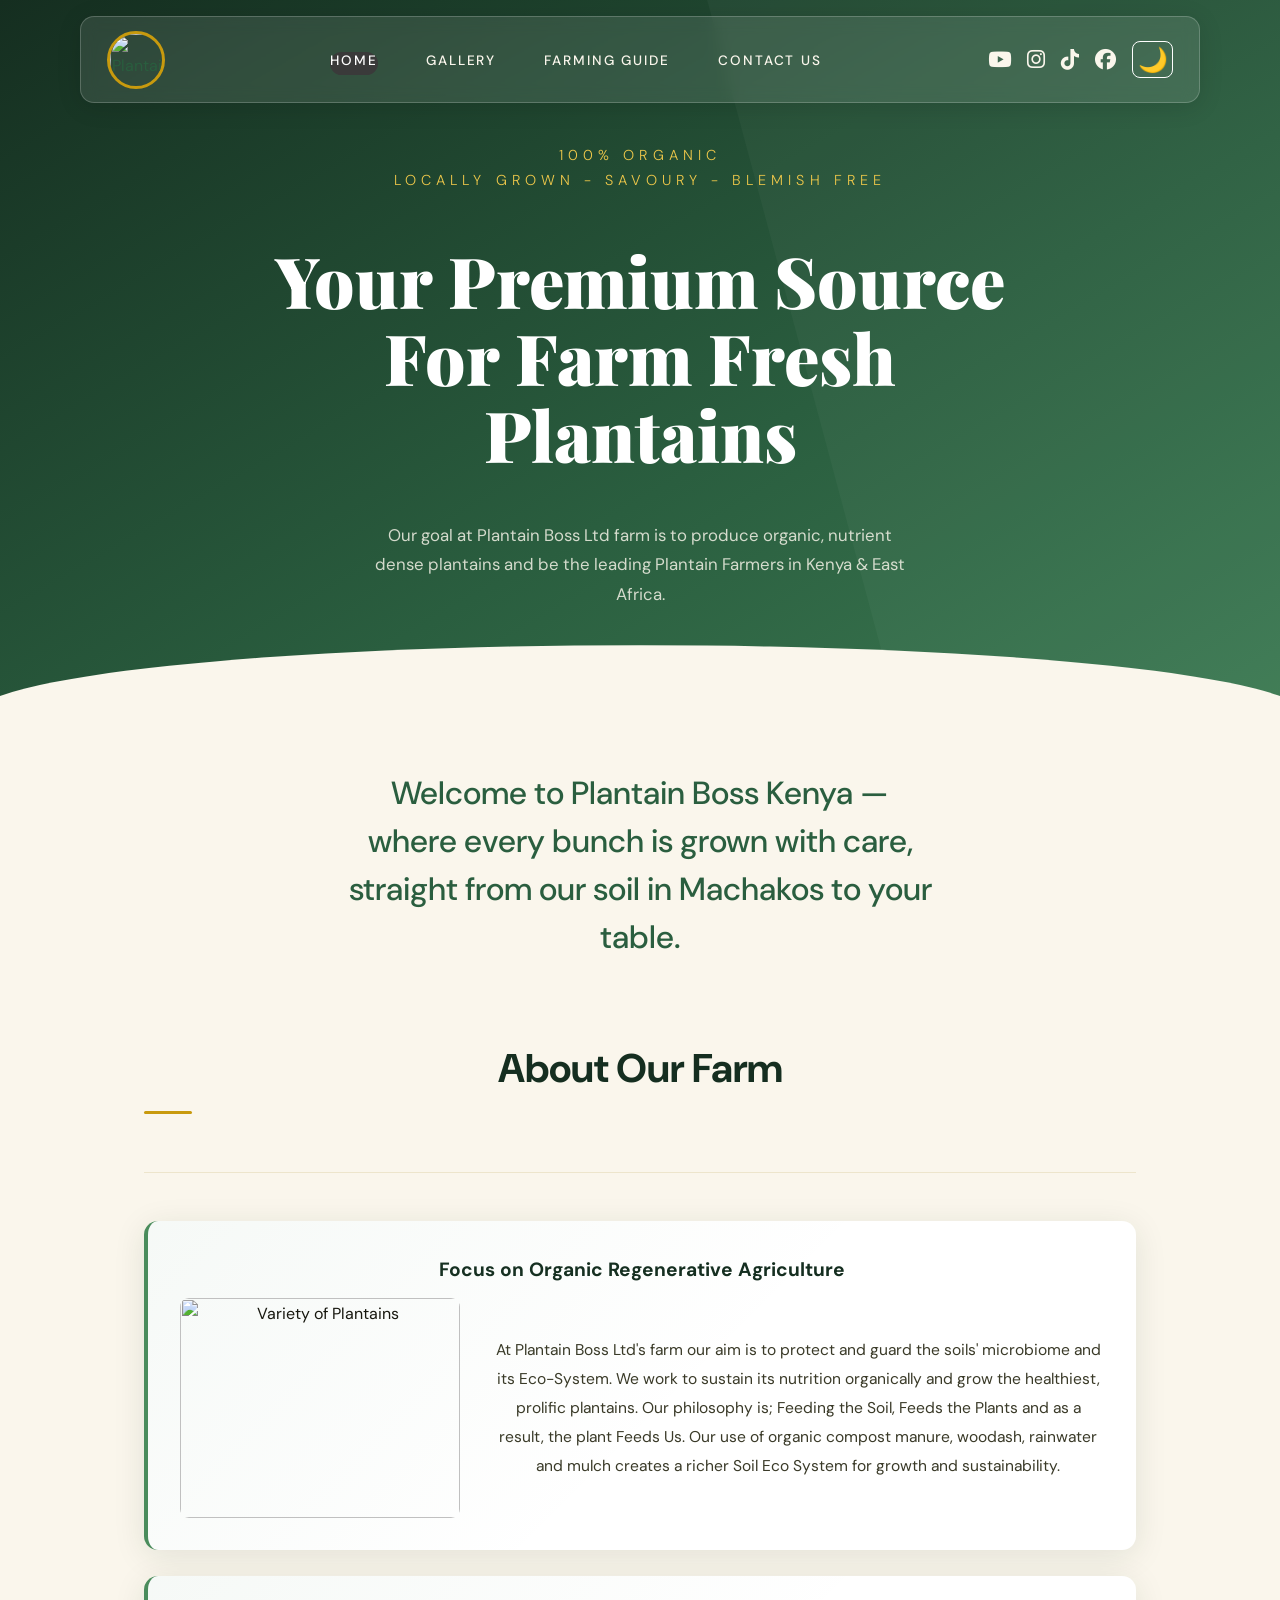
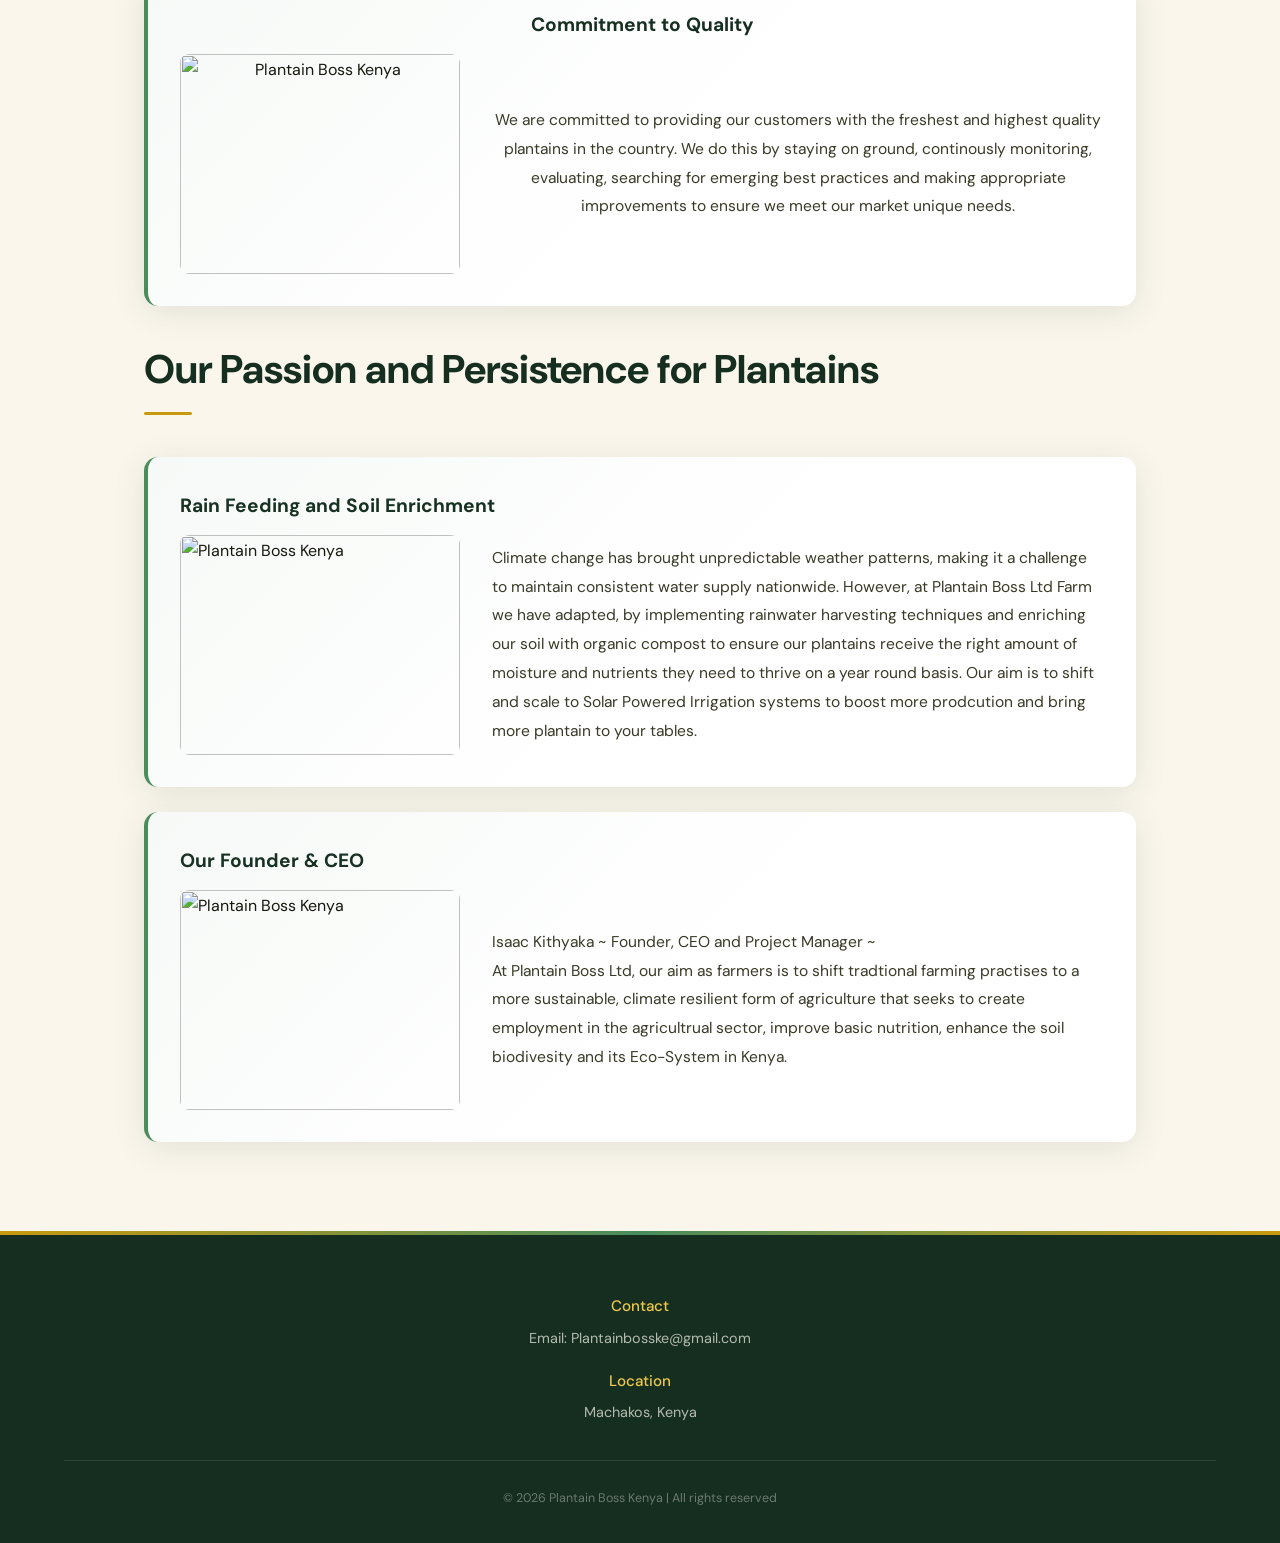
==== index.html @ 6d3343d5 "Add files via upload" ====
<! DOCTYPE html>
<html lang="en">
<head>
<meta charset="UTF-8">
<meta name="viewport" content="width=device-width, initial-scale=1.0">
<meta charset="utf-8">
<meta name="author" content="Plantain Farming Kenya">
<meta name="description"
content="Plantain Boss Kenya is your go-to source for the freshest and highest quality plantains in the country. We are dedicated to providing our customers with delicious plantains that are perfect for any dish. Whether you're looking to make fried plantains, stews, or desserts, our plantains are sure to meet your expectations. Join us on our journey to bring the best plantains to your table!">
<meta name="keywords"
content="Plantains, Fresh Plantains, Organic Plantains, Plantain Recipes, Plantain Farming, Plantain Boss Kenya">
<link rel="stylesheet" href="submission/css/styles.css">

<!--5. title -->
<title>Plantain Boss Kenya</title>
<link rel="stylesheet" href="https://cdnjs.cloudflare.com/ajax/libs/font-awesome/6.5.0/css/all.min.css">
</head>
<link rel="preconnect" href="https://fonts.googleapis.com">
<link rel="preconnect" href="https://fonts.gstatic.com" crossorigin>
<link href="https://fonts.googleapis.com/css2?family=Instrument+Serif:ital@0;1&family=Slabo+27px&display=swap" rel="stylesheet">

<link rel="shortcut icon" href="https://yt3.googleusercontent.com/0kjm5_Uv8OPL5vDdWe1Udig-ZMxPrx4adVG8u2uZ4C9zIXWBhBGu1Mb51-IhS5qLj7WUbYhmeg=s160-c-k-c0x00ffffff-no-rj">

<style>

</style>

</head>

<body>
<header>
<nav>

<a href="index.html"><img src="https://yt3.googleusercontent.com/0kjm5_Uv8OPL5vDdWe1Udig-ZMxPrx4adVG8u2uZ4C9zIXWBhBGu1Mb51-IhS5qLj7WUbYhmeg=s160-c-k-c0x00ffffff-no-rj" alt="Plantain Boss Kenya" class="logo" width="5%" height="10%"></a>

<ul>
<li><a href="index.html" class="active">Home</a></li>
<li><a href="submission/gallery.html">Gallery</a></li>
<li><a href="submission/plantain-farming-guide.html">Farming Guide</a></li>
<li><a href="submission/contact.html">Contact Us</a></li>
</ul>

<div class="social-links">
<a href="https://www.youtube.com/@PlantainBossKenya" target="_blank">
<i class="fab fa-youtube"></i>
</a>
<a href="https://www.instagram.com/plantainboss_ke/" target="_blank">
<i class="fab fa-instagram"></i>
</a>
</a>
<a href="https://www.tiktok.com/@plantainboss_ke" target="_blank">
<i class="fab fa-tiktok"></i>
</a>
<a href="https://www.facebook.com/plantainbosskenya" target="_blank">
<i class="fab fa-facebook"></i>
</a>
<button id="theme-toggle" aria-label="Toggle theme">🌙</button>
</div>
</nav>
<div id="banner-reveal" class="banner-reveal">
<h2 style="text-align: center;">100% Organic<br> Locally Grown - Savoury - Blemish Free</h2>
<br>
<h1 style="text-align: center;">Your Premium Source For Farm Fresh Plantains </h1>
<br>
<div class="banner-caption">
<p style="text-align: center;"> Our goal at Plantain Boss Ltd farm is to produce organic, nutrient dense plantains and be the leading Plantain Farmers in Kenya & East Africa.</p>
</div>
</div>
</header>

<div style="max-width:720px; margin:0 auto; padding:3.5rem 5% 1rem; text-align:center;">
<p style="font-family:'DM Sans', sans-serif; font-weight:500; font-size:clamp(1.4rem, 3.2vw, 2rem); color:#2a5e3f; line-height:1.5; margin:0;">Welcome to Plantain Boss Kenya — where every bunch is grown with care, straight from our soil in Machakos to your table.</p>
</div>

<main>
<!-- Add section with id="about" -->
<!-- Add section heading -->
<!-- Add paragraphs -->
<section id="about">
<h2>About Our Farm</h2>
<hr>
<!-- Add section with id="Documented Progress" -->
<!-- Add paragraphs -->
<article>
<h4> Focus on Organic Regenerative Agriculture </h4>
<img src="submission/images/farm2.jpg" alt="Variety of Plantains" width="30%" height="40%">
<p> At Plantain Boss Ltd's farm our aim is to protect and guard the soils' microbiome and its Eco-System. We work to sustain its nutrition organically and grow the healthiest, prolific plantains. Our philosophy is; Feeding the Soil, Feeds the Plants and as a result, the plant Feeds Us. Our use of organic compost manure, woodash, rainwater and mulch creates a richer Soil Eco System for growth and sustainability. </p>
</article>
<article>
<h4> Commitment to Quality </h4>
<img src="submission/images/farm7.jpg" alt="Plantain Boss Kenya" width="20%" height="50%">
<p> We are committed to providing our customers with the freshest and highest quality plantains in the country. We do this by staying on ground, continously monitoring, evaluating, searching for emerging best practices and making appropriate improvements to ensure we meet our market unique needs.
</article>

</section>

<section id="Stories we Tell">
<h2> Our Passion and Persistence for Plantains</h2>
<article>
<h4> Rain Feeding and Soil Enrichment </h4>
<img src="submission/images/farm8.jpg" alt="Plantain Boss Kenya" width="20%" height="50%">
<p> Climate change has brought unpredictable weather patterns, making it a challenge to maintain consistent water supply nationwide. However, at Plantain Boss Ltd Farm we have adapted, by implementing rainwater harvesting techniques and enriching our soil with organic compost to ensure our plantains receive the right amount of moisture and nutrients they need to thrive on a year round basis. Our aim is to shift and scale to Solar Powered Irrigation systems to boost more prodcution and bring more plantain to your tables.
</p>
</article>
<article>
<h4> Our Founder & CEO </h4>
<img src="submission/images/farm4.jpg" alt="Plantain Boss Kenya" width="30%" height="40%">
<p>
Isaac Kithyaka ~ Founder, CEO and Project Manager ~ <br> At Plantain Boss Ltd, our aim as farmers is to shift tradtional farming practises to a more sustainable, climate resilient form of agriculture that seeks to create employment in the agricultrual sector, improve basic nutrition, enhance the soil biodivesity and its Eco-System in Kenya.
</p>
</article>
</section>
</main>

<footer>
<!-- Add footer semantic tag -->
<!-- Wrap content in paragraph -->
<!-- Add horizontal rule above footer -->
<hr>
<p>Contact</p>
<p>Email: Plantainbosske@gmail.com</p>
<p>Location</p>
<p>Machakos, Kenya</p>
<p> © 2026 Plantain Boss Kenya | All rights reserved</p>
</footer>
<script src="submission/script.js/script.js"></script>
</body>
</html>
---- submission/css/styles.css ----
/* ================================================================
   Plantain Boss Kenya — css/style.css
   Covers: index.html | gallery.html | contact.html
   Aesthetic: Lush Tropical Editorial
   Fonts: Playfair Display (headings) + DM Sans (body)
   ================================================================ */


@import url('https://fonts.googleapis.com/css2?family=Playfair+Display:wght@700;900&family=DM+Sans:opsz,wght@9..40,300;9..40,400;9..40,500;9..40,700&display=swap');


/* Reset */
* {
  margin: 0;
  padding: 0;
  box-sizing: border-box;
}


/* Light theme (default) */
:root {
  --bg: #f9f9f9;
  --text: #1a1a1a;
  --card-bg: #ffffff;
  --border: #ddd;
  --primary: #2e7d32;
  --primary-light: #4CAF50;
  --shadow: rgba(0,0,0,0.1);
  --nav-bg: #2e7d32;
  --nav-text: #fff;
}


/* Dark theme */
[data-theme="dark"] {
  --bg: #1a1a1a;
  --text: #f0f0f0;
  --card-bg: #2a2a2a;
  --border: #444;
  --primary: #4CAF50;
  --primary-light: #66BB6A;
  --shadow: rgba(0,0,0,0.4);
  --nav-bg: #1a1a1a;
  --nav-text: #f0f0f0;
}


:root {
  --green-deep:   #152e20;
  --green-mid:    #2a5e3f;
  --green-light:  #4a8c5c;
  --green-pale:   #ddeee4;
  --gold:         #c89a0e;
  --gold-light:   #efc84a;
  --cream:        #faf6ec;
  --cream-dark:   #ede5cc;
  --white:        #ffffff;
  --text-dark:    #181810;
  --text-mid:     #3a3a28;
  --text-muted:   #787860;


  --font-display: 'DM Sans', Arial, sans-serif;
  --font-body:    'DM Sans', sans-serif;


  --max-w:        1120px;
  --radius-card:  14px;
  --shadow-card:  0 6px 32px rgba(21, 46, 32, .10);
  --transition:   0.25s ease;
}


/* ── Reset ───────────────────────────────────────────────────── */
*, *::before, *::after { box-sizing: border-box; margin: 0; padding: 0; }
html { scroll-behavior: smooth; font-size: 16px; }


body {
  font-family: var(--font-body);
  background: var(--cream);
  color: var(--text-dark);
  line-height: 1.75;
  overflow-x: hidden;
}
/* Subtle grain texture on every page */
body::after {
  content: ''; </footer>
 <script src="js/script.js"></script>
</body>
</html>

CSS Codes



  position: fixed;
  inset: 0;
  background-image: url("data:image/svg+xml,%3Csvg viewBox='0 0 256 256' xmlns='http://www.w3.org/2000/svg'%3E%3Cfilter id='g'%3E%3CfeTurbulence type='fractalNoise' baseFrequency='0.85' numOctaves='4' stitchTiles='stitch'/%3E%3C/filter%3E%3Crect width='100%25' height='100%25' filter='url(%23g)' opacity='0.045'/%3E%3C/svg%3E");
  pointer-events: none;
  z-index: 9999;
  opacity: 0.28;
}


img   { display: block; max-width: 100%; }
a     { color: var(--green-mid); text-decoration: none; transition: color var(--transition); }
a:hover { color: var(--gold); }
hr    { border: none; border-top: 1px solid var(--cream-dark); margin: 3rem auto; max-width: var(--max-w); }




/* ================================================================
   HEADER / NAV  (shared)
   ================================================================ */
header {
  position: relative;
  background: linear-gradient(150deg, var(--green-deep) 0%, var(--green-mid) 60%, #3c7a52 100%);
  color: var(--cream);
  overflow: hidden;
  padding-bottom: 5rem;
}


/* diagonal shimmer stripe */
header::before {
  content: '';
  position: absolute;
  top: -40%; right: -10%;
  width: 45%; height: 200%;
  background: rgba(255, 255, 255, .03);
  transform: rotate(-15deg);
  pointer-events: none;
}


/* cream wave cutout at bottom */
header::after {
  content: '';
  position: absolute;
  bottom: -2px; left: 0;
  width: 100%; height: 70px;
  background: var(--cream);
  clip-path: ellipse(52% 100% at 50% 100%);
}


/* ── Navbar ── */
nav {
  display: flex;
  align-items: center;
  justify-content: space-between;
  flex-wrap: wrap;
  gap: 1rem;
  max-width: var(--max-w);
  margin: 0 auto;
  padding: 1.2rem 5%;
  position: relative;
  z-index: 10;
}

/* Rectangular translucent nav bar */
nav {
  display: flex;
  align-items: center;
  justify-content: space-between;
  flex-wrap: wrap;
  gap: 1rem;
  max-width: var(--max-w);
  margin: 1rem auto 0;
  padding: 0.85rem 1.6rem;
  position: relative;
  z-index: 10;
  background: rgba(255, 255, 255, 0.10);
  border: 1px solid rgba(255, 255, 255, 0.20);
  border-radius: 14px;
  backdrop-filter: blur(8px);
  -webkit-backdrop-filter: blur(8px);
  box-shadow: 0 4px 24px rgba(0,0,0,0.12);
}


.logo {
  width: 58px !important;
  height: 58px !important;
  border-radius: 50%;
  border: 3px solid var(--gold);
  object-fit: cover;
  transition: transform var(--transition), box-shadow var(--transition);
}
.logo:hover {
  transform: rotate(-5deg) scale(1.1);
  box-shadow: 0 0 0 5px rgba(207, 160, 23, .25);
}


nav ul { list-style: none; display: flex; gap: 3rem; }
nav ul li a {
  color: var(--cream);
  font-weight: 500;
  font-size: 0.85rem;
  letter-spacing: 0.14em;
  text-transform: uppercase;
  padding-bottom: 4px;
  background: linear-gradient(90deg, transparent, transparent), linear-gradient(90deg, var(--gold-light), var(--gold-light));
  background-size: 100% 2px, 0 2px;
  background-position: 100% 100%, 0 100%;
  background-repeat: no-repeat;
  background-size: 100% 2px, 0 2px;
  border-radius: 50px;
  border-bottom: 2px solid transparent;
  transition: color var(--transition), border-color var(--transition);
}
nav ul li a:hover { color: var(--gold-light); border-color: var(--gold-light); }
.social-links { display: flex; gap: 1rem; align-items: center; }
.social-links a {
  color: var(--cream);
  font-size: 1.3rem;
  transition: color var(--transition), transform var(--transition);
}
.social-links a:hover { color: var(--gold-light); transform: translateY(-3px) scale(1.15); }
nav ul li a.active {
  background: #3a3a3a;
  color: #ffffff;
}
#theme-toggle {
  background: none;
  border: 1px solid var(--nav-text);
  color: var(--nav-text);
  font-size: 1.5rem;
  padding: 0.2rem 0.3rem;
  border-radius: 8px;
  cursor: pointer;
  transition: all 0.3s;
}


#theme-toggle:hover {
  background: var(--nav-text);
  color: var(--nav-bg);
}


/* ── Hero text ── */
header h2 {
  font-family: var(--font-body);
  font-weight: 300;
  font-size: clamp(0.7rem, 1.8vw, 0.9rem);
  letter-spacing: 0.35em;
  text-transform: uppercase;
  color: var(--gold-light);
  text-align: center;
  margin: 2.5rem auto 0.75rem;
  position: relative;
  z-index: 1;
  opacity: 0;
  animation: fadeUp 0.7s 0.2s ease forwards;
}


header h1 {
  font-family: 'Playfair Display', Georgia, serif;
  font-weight: 900;
  font-size: clamp(2rem, 5.5vw, 4.5rem);
  line-height: 1.1;
  text-align: center;
  color: var(--white);
  max-width: 860px;
  margin: 0.5rem auto 1.2rem;
  padding: 0 5%;
  position: relative;
  z-index: 1;
  opacity: 0;
  animation: fadeUp 0.7s 0.4s ease forwards;
}


/* strip legacy <b> and <font> tags visually */
header h1 b, header h1 font { font: inherit; color: inherit; }


header > p,
header p[style] {
  text-align: center !important;
  color: rgba(250, 246, 236, .82);
  font-size: clamp(0.9rem, 2vw, 1.05rem);
  max-width: 680px;
  margin: 0 auto 1.5rem;
  padding: 0 5%;
  position: relative;
  z-index: 1;
  opacity: 0;
  animation: fadeUp 0.7s 0.6s ease forwards;
}


/* italic subtitle (gallery/contact pages) */
header p i { font-style: italic; color: var(--gold-light); }


html {
  scroll-behavior: smooth;
}




/* ================================================================
   MAIN WRAPPER
   ================================================================ */
main {
  max-width: var(--max-w);
  margin: 0 auto;
  padding: 2rem 5% 4rem;
  position: relative;
  z-index: 1;
}




/* ================================================================
   INDEX — scroll link
   ================================================================ */
#about {
  padding: 1.5rem 0 0.2rem;
  text-align: center;
}
#about a {
  display: inline-block;
  font-size: 0.8rem;
  letter-spacing: 0.16em;
  text-transform: uppercase;
  font-weight: 500;
  color: var(--green-mid);
  border: 1.5px solid var(--green-light);
  padding: 0.55rem 1.4rem;
  border-radius: 40px;
  transition: background var(--transition), color var(--transition);
}
#about a:hover { background: var(--green-mid); color: var(--cream); }




/* ── Section headings ── */
section > h2 {
  font-family: var(--font-display);
  font-weight: 700;
  font-size: clamp(1.6rem, 3.5vw, 2.5rem);
  color: var(--green-deep);
  margin-bottom: 2rem;
  padding-bottom: 0.6rem;
}
section > h2::after {
  content: '';
  display: block;
  width: 48px;
  height: 3px;
  background: var(--gold);
  border-radius: 2px;
  margin-top: 0.5rem;
}




/* ================================================================
   INDEX — Article cards  (image + text side by side)
   ================================================================ */


h2 {
    font-family: 'Playfair Display', 'Georgia', serif;
    font-weight: 700;
    font-size: 2.5rem;
    color: #1e3525; /* Deep elegant green */
    margin-bottom: 20px;
}


/* 1. Scroll Button Layout */
.scroll-container {
    text-align: center;
    margin: 40px 0 60px 0;
}


.scroll-btn {
    display: inline-block;
    text-decoration: none;
    text-transform: uppercase;
    font-size: 0.85rem;
    letter-spacing: 2px;
    color: #4a6b53; /* Sage green text */
    border: 1px solid #4a6b53; /* Sage green border */
    padding: 12px 35px;
    border-radius: 50px; /* Gives the pill/capsule shape */
    transition: all 0.3s ease;
}


.scroll-btn:hover {
    background-color: #4a6b53;
    color: #fbf9f1;
}


/* 2. Dynamic Products Section layout */
#dynamic-products {
    max-width: 1200px;
    margin: 0 auto;
    text-align: center; /* Center-aligns the section content */
}


/* Gold Accent Line */
.accent-line {
    width: 50px;
    height: 4px;
    background-color: #d1a13b; /* Gold color */
    margin-bottom: 15px;
}


/* 3. Wishlist Input Row */
.wishlist-input-row {
    display: flex;
    gap: 0; /* Keeps them flush or near each other */
    align-items: center;
    margin-top: 20px;
}


#wishlist-input {
    padding: 6px 12px;
    font-size: 0.9rem;
    border: 1px solid #ccc;
    border-right: none; /* Blends it toward the button */
    background: #fff;
    width: 200px;
    align-items: center;
}


#add-to-wishlist {
    padding: 6px 12px;
    font-size: 0.9rem;
    border: 1px solid #ccc;
    background-color: #f0f0f0;
    cursor: pointer;
    transition: background 0.2s;
}


#add-to-wishlist:hover {
    background-color: #e0e0e0;
}


article {
  display: grid;
  grid-template-columns: 280px 1fr;
  gap: 0 2rem;
  align-items: start;
  background: var(--white);
  border-radius: var(--radius-card);
  padding: 2rem;
  margin-bottom: 1.6rem;
  box-shadow: var(--shadow-card);
  border-left: 4px solid var(--green-light);
  position: relative;
  overflow: hidden;
  transition: transform var(--transition), box-shadow var(--transition);
}
article::before {
  content: '';
  position: absolute;
  inset: 0;
  background: linear-gradient(135deg, rgba(74,140,92,.05) 0%, transparent 55%);
  pointer-events: none;
}
article:hover {
  transform: translateY(-5px);
  box-shadow: 0 16px 48px rgba(21, 46, 32, .15);
}


article h4 {
  font-family: var(--font-display);
  font-weight: 700;
  font-size: 1.2rem;
  color: var(--green-deep);
  grid-column: 1 / -1;
  margin-bottom: 0.75rem;
}


article img {
  width: 100% !important;
  height: 220px !important;
  object-fit: cover;
  border-radius: 9px;
  grid-row: 2;
  filter: saturate(1.1);
  transition: transform 0.4s ease, filter 0.4s ease;
}
article:hover img { transform: scale(1.04); filter: saturate(1.3) brightness(1.03); }


article p {
  font-size: 0.975rem;
  color: var(--text-mid);
  line-height: 1.85;
  grid-row: 2;
  align-self: center;
}




/* ================================================================
   GALLERY PAGE  (#gallery grid)
   ================================================================ */
#gallery {
  display: grid;
  grid-template-columns: repeat(3, minmax(280px, 1fr));
  gap: 1.8rem;
  padding: 1rem 0 2rem;
}

@media (max-width: 1024px) {
  #gallery {
    grid-template-columns: repeat(2, minmax(240px, 1fr));
  }
}

@media (max-width: 700px) {
  #gallery {
    grid-template-columns: 1fr;
  }
}


/* Override the default article card for gallery tiles */
#gallery article {
  display: flex;
  flex-direction: column;
  grid-template-columns: unset;
  border-left: none;
  border-top: 4px solid var(--green-light);
  padding: 0;
  overflow: hidden;
  transition: transform var(--transition), box-shadow var(--transition), border-color var(--transition);
}
#gallery article:hover { border-top-color: var(--gold); }


#gallery article h4 {
  font-family: var(--font-display);
  font-weight: 700;
  font-size: 1.05rem;
  color: var(--green-deep);
  padding: 1rem 1.2rem 0.3rem;
  grid-column: unset;
  margin-bottom: 0;
}


#gallery article img {
  width: 100% !important;
  height: 220px !important;
  object-fit: cover;
  border-radius: 0;
  grid-row: unset;
  order: -1;
}


#gallery article p {
  padding: 0.2rem 1.2rem 1.2rem;
  font-size: 0.9rem;
  color: var(--text-muted);
  grid-row: unset;
  align-self: auto;
}




/* ================================================================
   CONTACT PAGE  (#contact form)
   ================================================================ */
#contact {
  max-width: 620px;
  margin: 0 auto;
  padding: 1rem 0 3rem;
}


#contact form {
  background: var(--white);
  border-radius: var(--radius-card);
  padding: 2.5rem 2.5rem 2rem;
  box-shadow: var(--shadow-card);
  border-top: 4px solid var(--green-light);
  display: flex;
  flex-direction: column;
}


#contact label {
  display: block;
  font-size: 0.82rem;
  font-weight: 500;
  letter-spacing: 0.1em;
  text-transform: uppercase;
  color: var(--text-mid);
  margin-bottom: 0.4rem;
  margin-top: 1.3rem;
}
#contact label:first-of-type { margin-top: 0; }


#contact input[type="text"],
#contact input[type="email"],
#contact textarea {
  width: 100%;
  padding: 0.75rem 1rem;
  font-family: var(--font-body);
  font-size: 0.95rem;
  color: var(--text-dark);
  background: var(--cream);
  border: 1.5px solid var(--cream-dark);
  border-radius: 8px;
  outline: none;
  transition: border-color var(--transition), box-shadow var(--transition);
  resize: vertical;
}
#contact input:focus,
#contact textarea:focus {
  border-color: var(--green-light);
  box-shadow: 0 0 0 3px rgba(74, 140, 92, .15);
}


#contact textarea { min-height: 140px; }


/* Hide the raw <br> spacers the HTML uses */
#contact br { display: none; }


#contact button[type="submit"],
#contact input[type="reset"] {
  display: inline-block;
  margin-top: 1.8rem;
  padding: 0.75rem 2rem;
  font-family: var(--font-body);
  font-size: 0.85rem;
  font-weight: 500;
  letter-spacing: 0.12em;
  text-transform: uppercase;
  border: none;
  border-radius: 40px;
  cursor: pointer;
  transition: background var(--transition), color var(--transition), transform var(--transition);
}


#contact button[type="submit"] {
  background: var(--green-mid);
  color: var(--white);
  margin-right: 0.75rem;
}
#contact button[type="submit"]:hover { background: var(--green-deep); transform: translateY(-2px); }


#contact input[type="reset"] {
  background: transparent;
  color: var(--text-muted);
  border: 1.5px solid var(--cream-dark);
}
#contact input[type="reset"]:hover { border-color: var(--green-light); color: var(--green-mid); }




/* ================================================================
   FOOTER  (shared)
   ================================================================ */
footer {
  background: var(--green-deep);
  color: var(--cream);
  padding: 3rem 5% 2rem;
  text-align: center;
  position: relative;
}
footer::before {
  content: '';
  position: absolute;
  top: 0; left: 0; right: 0;
  height: 4px;
  background: linear-gradient(90deg, var(--gold), var(--green-light), var(--gold));
}
footer hr { display: none; }


footer p {
  line-height: 2.1;
  font-size: 0.9rem;
  color: rgba(250, 246, 236, .7);
}


/* "Contact" and "Location" label paragraphs */
footer p:nth-child(2),
footer p:nth-child(4) {
  font-family: var(--font-display);
  font-weight: 500;
  font-size: 0.95rem;
  color: var(--gold-light);
  margin-top: 0.75rem;
}


/* copyright */
footer p:last-child {
  margin-top: 2rem;
  padding-top: 1.5rem;
  border-top: 1px solid rgba(250, 246, 236, .12);
  font-size: 0.78rem;
  color: rgba(250, 246, 236, .38);
}




/* ================================================================
   ANIMATIONS
   ================================================================ */
@keyframes fadeUp {
  from { opacity: 0; transform: translateY(20px); }
  to   { opacity: 1; transform: translateY(0); }
}




/* ================================================================
   RESPONSIVE
   ================================================================ */
@media (max-width: 768px) {
  nav { flex-direction: column; align-items: flex-start; }
  nav ul { gap: 1rem; flex-wrap: wrap; }


  article { grid-template-columns: 1fr; }
  article img { height: 200px !important; }

  #contact form { padding: 1.8rem 1.2rem; }
}


@media (max-width: 480px) {
  header h1 { font-size: 1.8rem; }
  article { padding: 1.2rem; }
}

header {
  position: relative;
  background: linear-gradient(150deg, var(--green-deep) 0%, var(--green-mid) 60%, #3c7a52 100%);
  color: var(--cream);
  overflow: hidden;
}
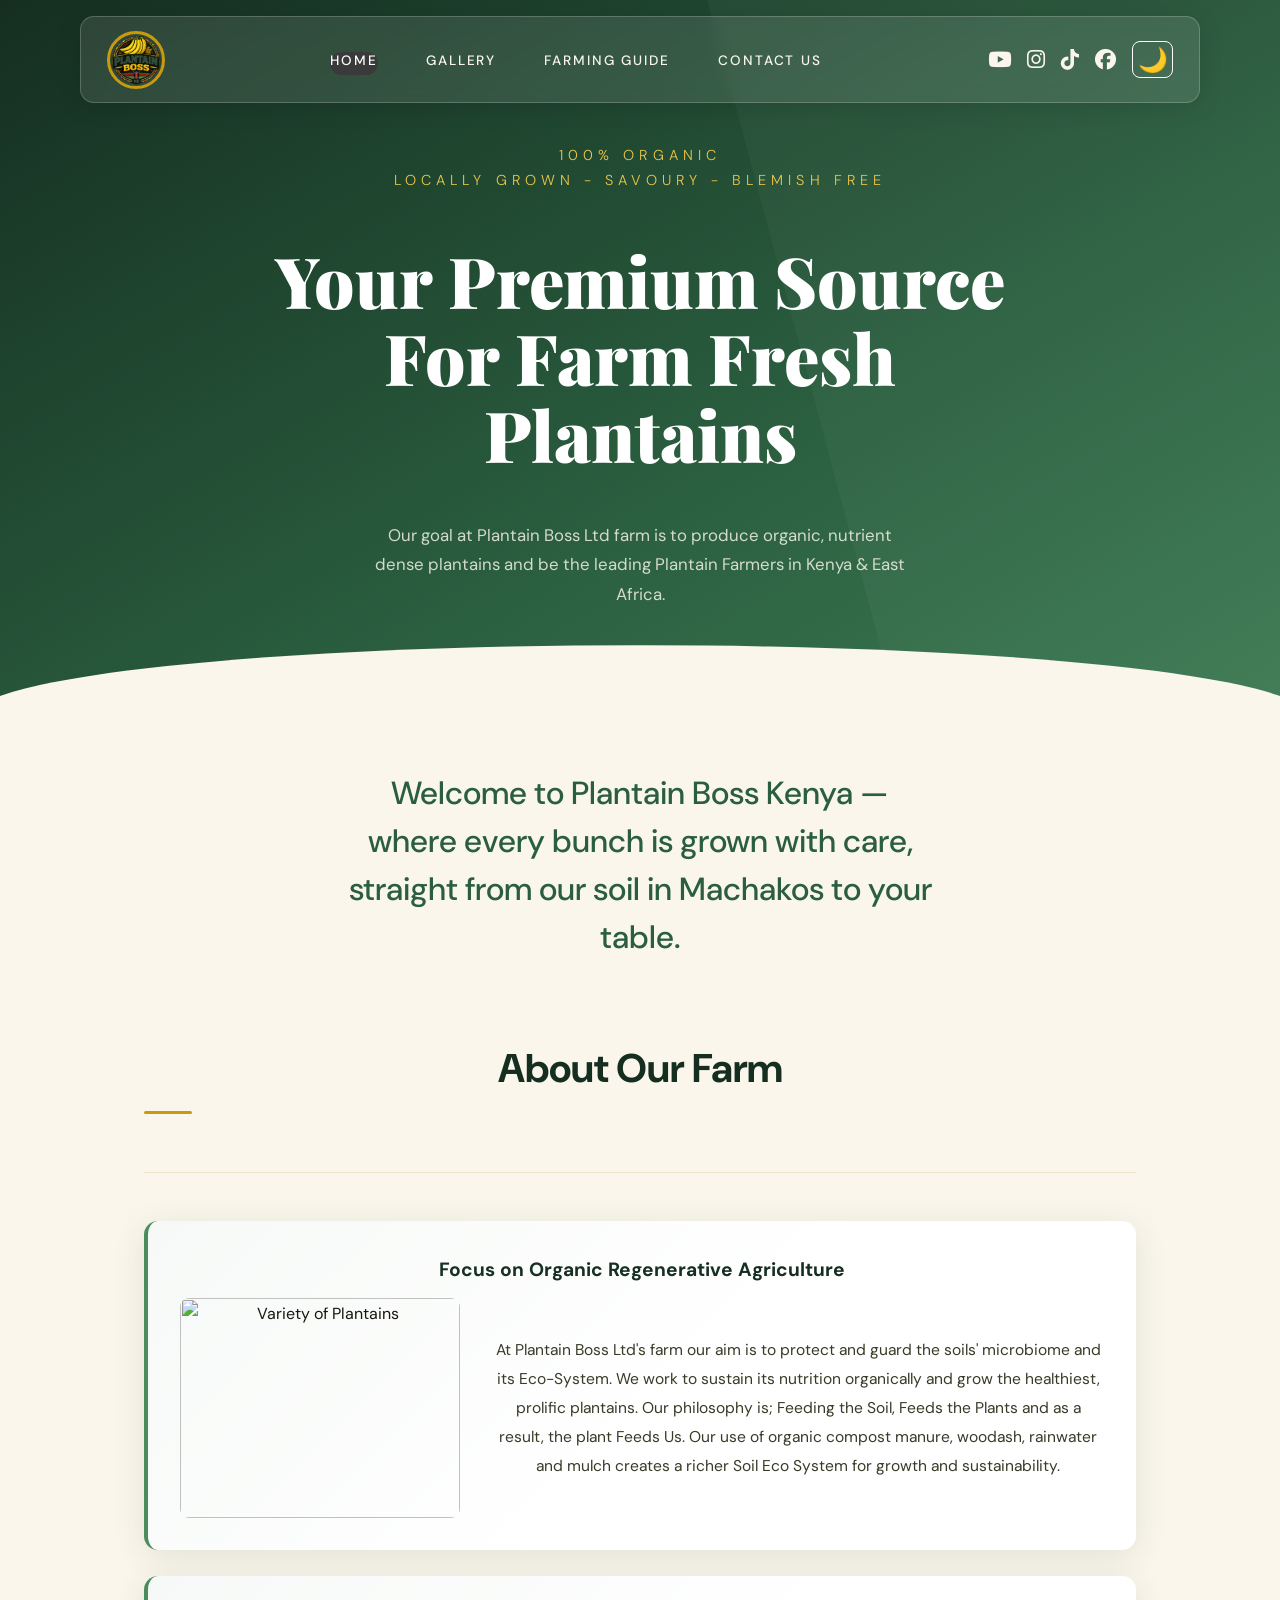
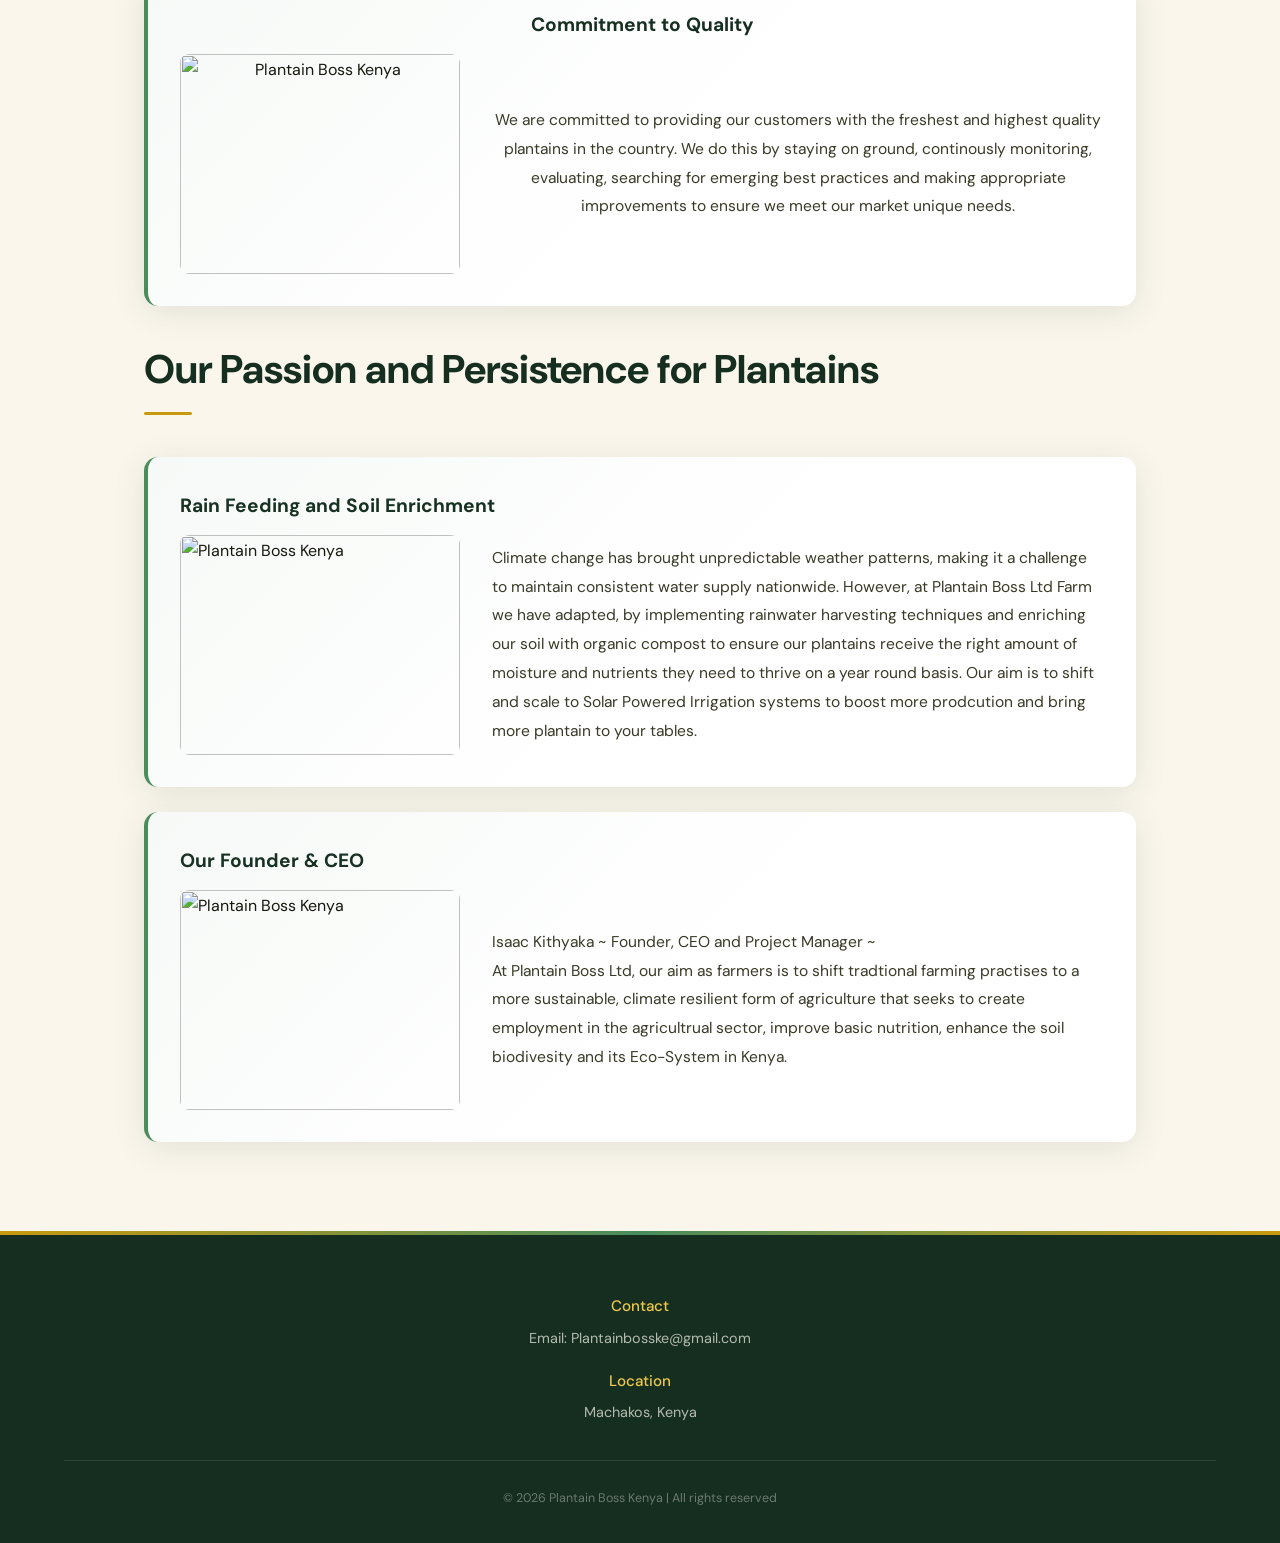
==== commit 5c06763a: "Add files via upload" ====
--- a/index.html
+++ b/index.html
@@ -20,7 +20,7 @@
 <link rel="preconnect" href="https://fonts.gstatic.com" crossorigin>
 <link href="https://fonts.googleapis.com/css2?family=Instrument+Serif:ital@0;1&family=Slabo+27px&display=swap" rel="stylesheet">
 
-<link rel="shortcut icon" href="https://yt3.googleusercontent.com/0kjm5_Uv8OPL5vDdWe1Udig-ZMxPrx4adVG8u2uZ4C9zIXWBhBGu1Mb51-IhS5qLj7WUbYhmeg=s160-c-k-c0x00ffffff-no-rj">
+<link rel="icon" type="image/png" href="submission/images/plantain-boss-logo.png">
 
 <style>
 
@@ -32,7 +32,7 @@
 <header>
 <nav>
 
-<a href="index.html"><img src="https://yt3.googleusercontent.com/0kjm5_Uv8OPL5vDdWe1Udig-ZMxPrx4adVG8u2uZ4C9zIXWBhBGu1Mb51-IhS5qLj7WUbYhmeg=s160-c-k-c0x00ffffff-no-rj" alt="Plantain Boss Kenya" class="logo" width="5%" height="10%"></a>
+<a href="index.html"><img src="submission/images/plantain-boss-logo.png" alt="Plantain Boss Kenya" class="logo" width="5%" height="10%"></a>
 
 <ul>
 <li><a href="index.html" class="active">Home</a></li>
--- a/submission/css/styles.css
+++ b/submission/css/styles.css
@@ -751,21 +751,55 @@
 /* ================================================================
    RESPONSIVE
    ================================================================ */
+html, body { overflow-x: hidden; }
+
 @media (max-width: 768px) {
-  nav { flex-direction: column; align-items: flex-start; }
-  nav ul { gap: 1rem; flex-wrap: wrap; }
-
-
-  article { grid-template-columns: 1fr; }
+  nav { flex-direction: column; align-items: flex-start; gap: 0.8rem; padding: 0.75rem 1.1rem; }
+  nav ul { gap: 1rem; flex-wrap: wrap; row-gap: 0.6rem; }
+  nav ul li a { font-size: 0.78rem; }
+  .social-links { flex-wrap: wrap; gap: 0.8rem; }
+
+  main { padding: 1.5rem 6% 3rem; }
+  section > h2 { font-size: clamp(1.4rem, 6vw, 2rem); margin-bottom: 1.4rem; }
+
+  article { grid-template-columns: 1fr; padding: 1.5rem; }
   article img { height: 200px !important; }
 
+  #gallery { gap: 1.2rem; }
+
+  #contact { padding: 0.5rem 0 2rem; }
   #contact form { padding: 1.8rem 1.2rem; }
-}
-
+
+  footer { padding: 2.5rem 6% 1.5rem; }
+}
+
+@media (max-width: 600px) {
+  .logo { width: 46px !important; height: 46px !important; }
+  nav ul { gap: 0.9rem; }
+  nav ul li a { font-size: 0.72rem; letter-spacing: 0.08em; }
+  .social-links a { font-size: 1.1rem; }
+
+  header h2 { font-size: 0.75rem; letter-spacing: 0.24em; margin-top: 1.8rem; }
+  header > p, header p[style] { font-size: 0.9rem; }
+
+  article { padding: 1.2rem; }
+  article h4 { font-size: 1.05rem; }
+  article p { font-size: 0.92rem; line-height: 1.7; }
+
+  #contact button[type="submit"], #contact input[type="reset"] {
+    display: block;
+    width: 100%;
+    text-align: center;
+    margin: 0.6rem 0 0;
+  }
+}
 
 @media (max-width: 480px) {
-  header h1 { font-size: 1.8rem; }
-  article { padding: 1.2rem; }
+  header h1 { font-size: 1.7rem; }
+  header::after { height: 44px; }
+  article { padding: 1.1rem; }
+  section > h2::after { margin-top: 0.4rem; }
+  footer p { font-size: 0.85rem; line-height: 1.9; }
 }
 
 header {
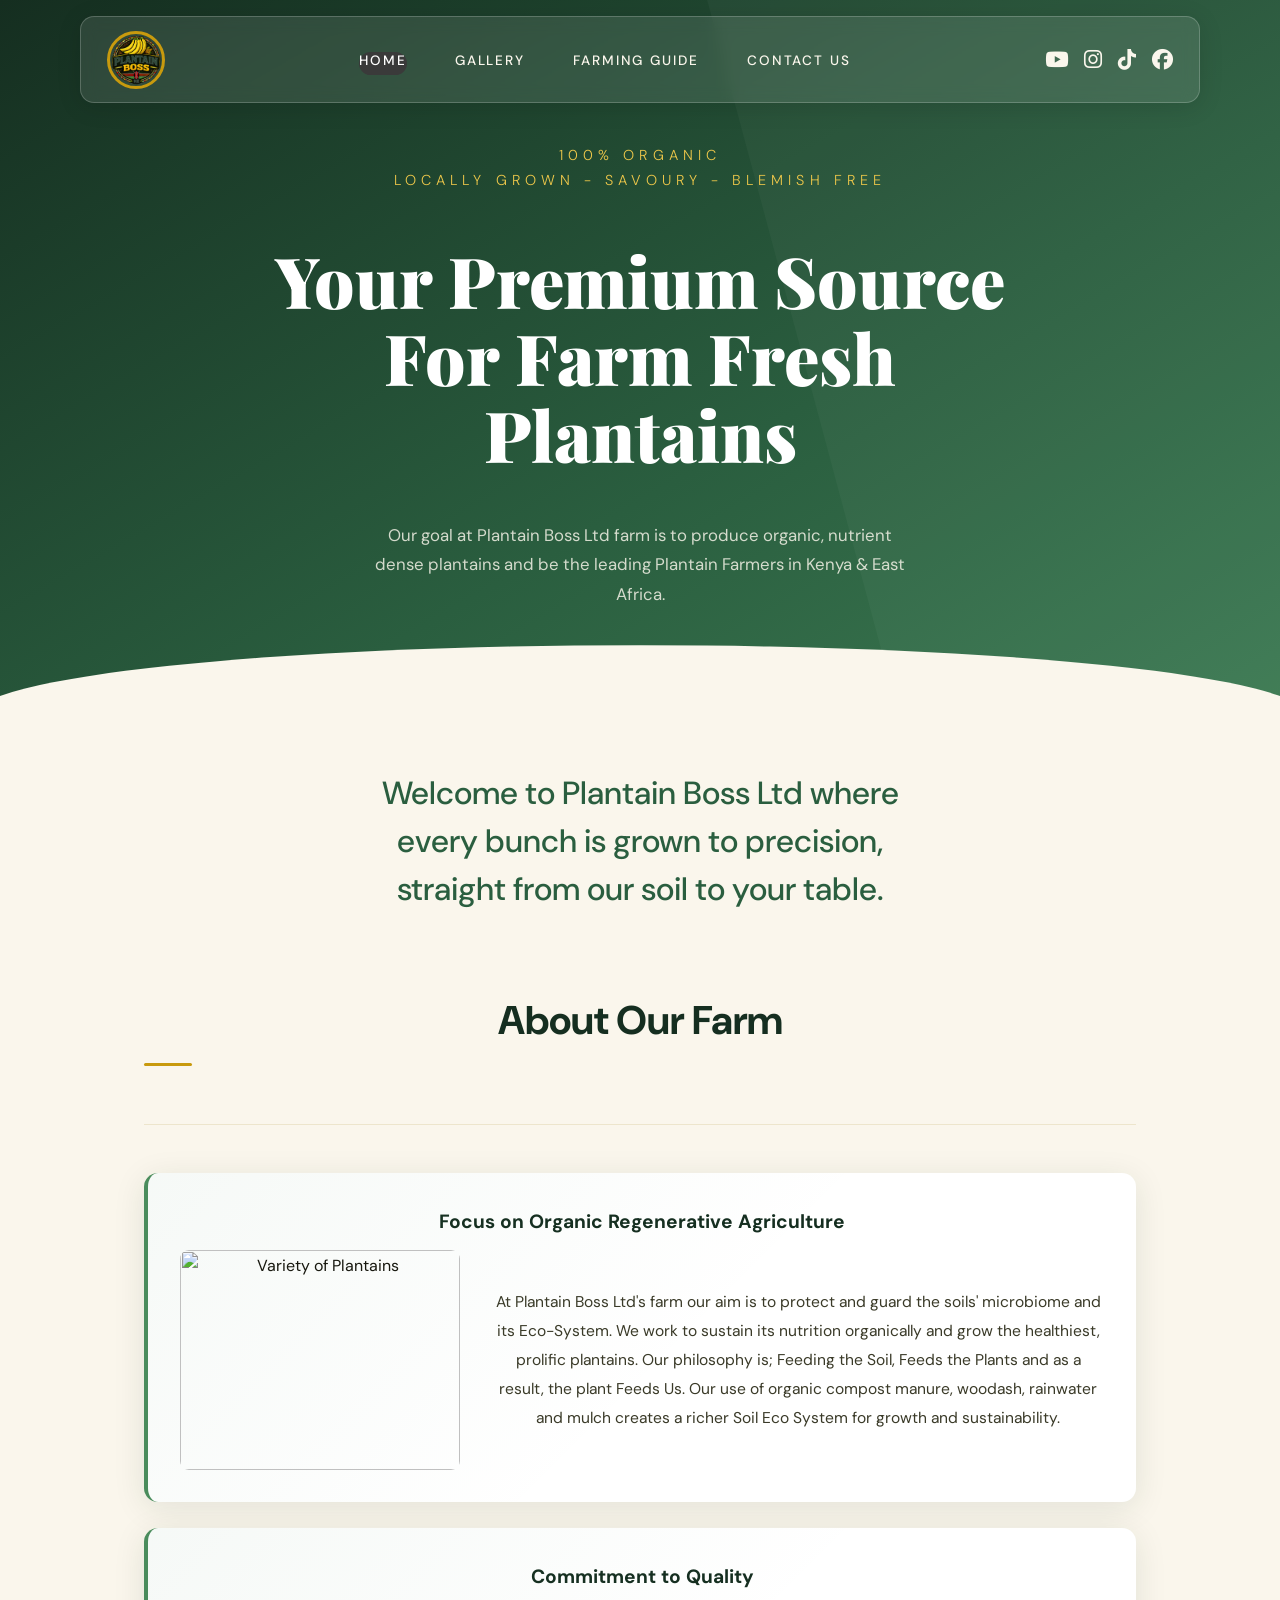
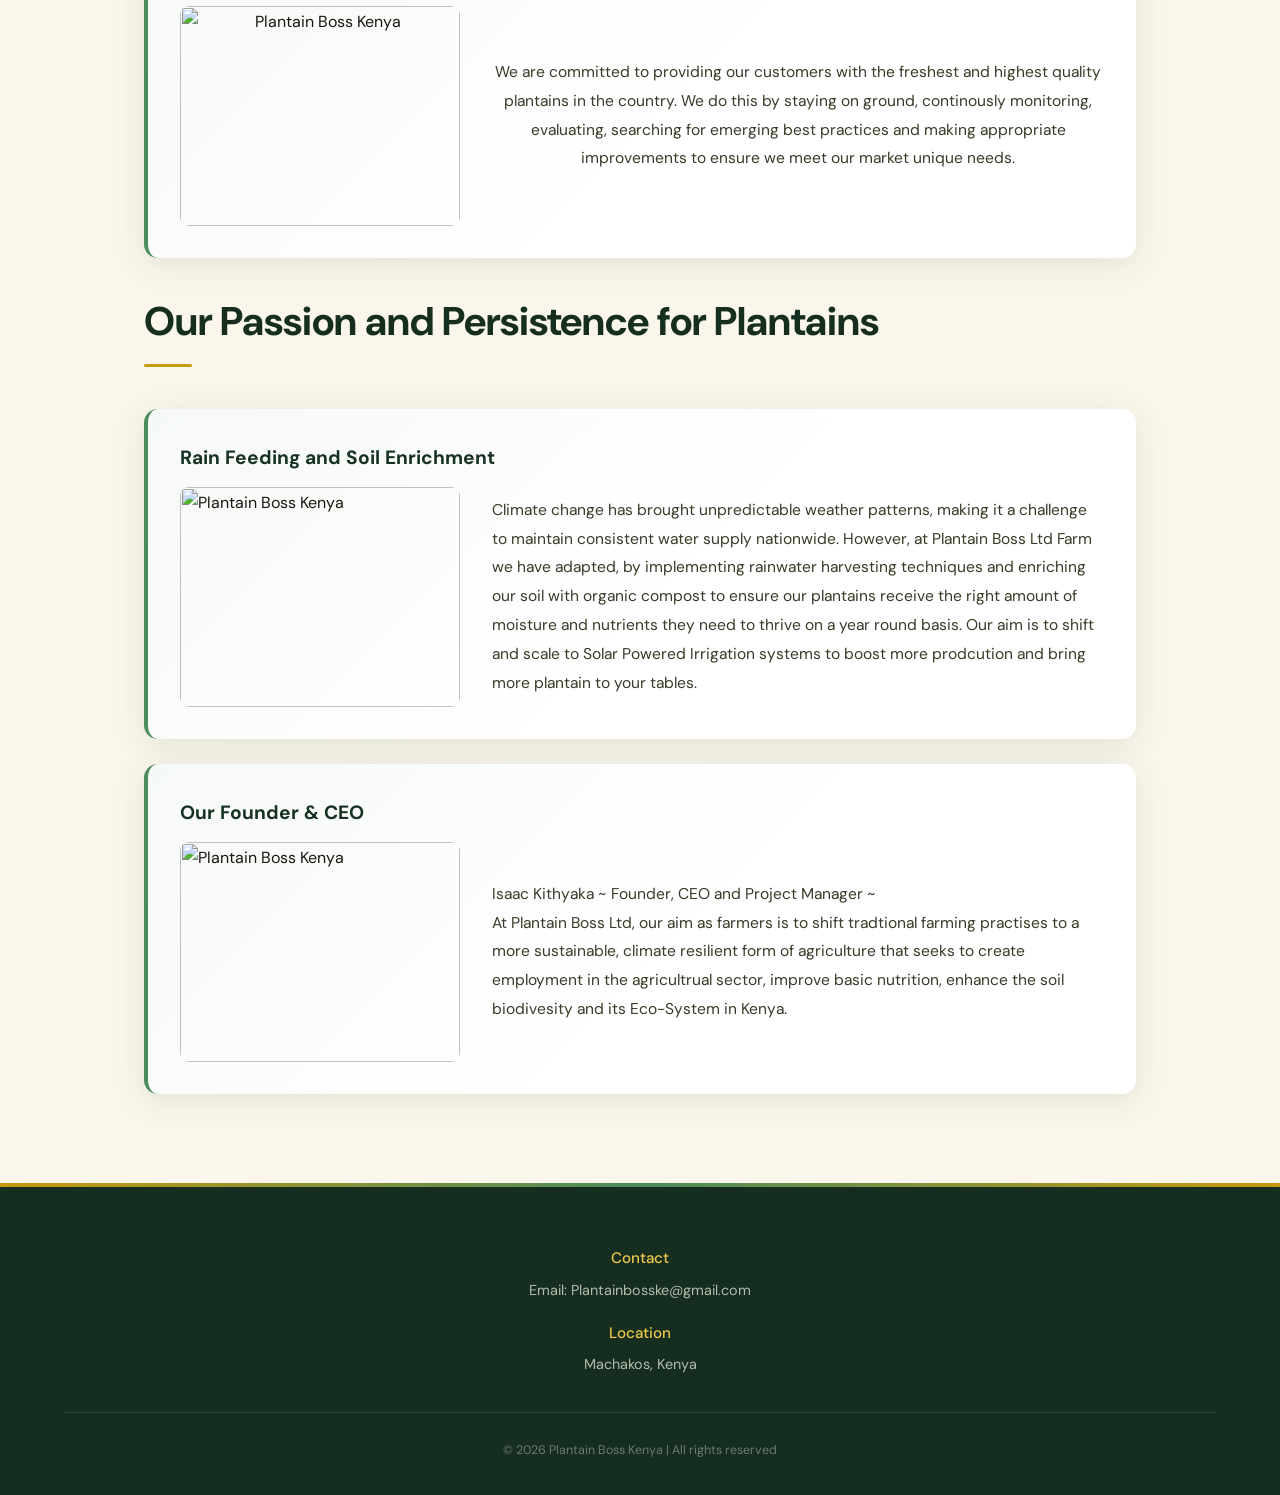
==== commit ba10b51d: "Add files via upload" ====
--- a/index.html
+++ b/index.html
@@ -7,25 +7,42 @@
 <meta charset="utf-8">
 <meta name="author" content="Plantain Farming Kenya">
 <meta name="description"
-content="Plantain Boss Kenya is your go-to source for the freshest and highest quality plantains in the country. We are dedicated to providing our customers with delicious plantains that are perfect for any dish. Whether you're looking to make fried plantains, stews, or desserts, our plantains are sure to meet your expectations. Join us on our journey to bring the best plantains to your table!">
+content="Plantain Boss Kenya grows organic, farm-fresh plantains in Machakos, Kenya using regenerative agriculture. Order premium plantains grown with sustainable, soil-first farming practices.">
 <meta name="keywords"
-content="Plantains, Fresh Plantains, Organic Plantains, Plantain Recipes, Plantain Farming, Plantain Boss Kenya">
+content="Plantains Kenya, Plantain Boss Kenya, Buy plantains Machakos, Organic plantains Kenya, Plantain farm Kenya">
+<link rel="canonical" href="https://plantainboss.co.ke/index.html">
 <link rel="stylesheet" href="submission/css/styles.css">
 
 <!--5. title -->
-<title>Plantain Boss Kenya</title>
+<title>Plantain Boss Kenya | Organic Farm-Fresh Plantains, Machakos</title>
 <link rel="stylesheet" href="https://cdnjs.cloudflare.com/ajax/libs/font-awesome/6.5.0/css/all.min.css">
-</head>
 <link rel="preconnect" href="https://fonts.googleapis.com">
 <link rel="preconnect" href="https://fonts.gstatic.com" crossorigin>
 <link href="https://fonts.googleapis.com/css2?family=Instrument+Serif:ital@0;1&family=Slabo+27px&display=swap" rel="stylesheet">
-
 <link rel="icon" type="image/png" href="submission/images/plantain-boss-logo.png">
-
-<style>
-
-</style>
-
+<script type="application/ld+json">
+{
+  "@context": "https://schema.org",
+  "@type": "Farm",
+  "name": "Plantain Boss Kenya",
+  "url": "https://plantainboss.co.ke/index.html",
+  "logo": "https://plantainboss.co.ke/submission/images/plantain-boss-logo.png",
+  "image": "https://plantainboss.co.ke/submission/images/plantain-boss-logo.png",
+  "description": "Plantain Boss Kenya grows organic, farm-fresh plantains in Machakos, Kenya using regenerative, soil-first agriculture.",
+  "email": "Plantainbosske@gmail.com",
+  "address": {
+    "@type": "PostalAddress",
+    "addressLocality": "Machakos",
+    "addressCountry": "KE"
+  },
+  "sameAs": [
+    "https://www.youtube.com/@PlantainBossKenya",
+    "https://www.instagram.com/plantainboss_ke/",
+    "https://www.tiktok.com/@plantainboss_ke",
+    "https://www.facebook.com/plantainbosskenya"
+  ]
+}
+</script>
 </head>
 
 <body>
@@ -55,7 +72,7 @@
 <a href="https://www.facebook.com/plantainbosskenya" target="_blank">
 <i class="fab fa-facebook"></i>
 </a>
-<button id="theme-toggle" aria-label="Toggle theme">🌙</button>
+
 </div>
 </nav>
 <div id="banner-reveal" class="banner-reveal">
@@ -70,7 +87,7 @@
 </header>
 
 <div style="max-width:720px; margin:0 auto; padding:3.5rem 5% 1rem; text-align:center;">
-<p style="font-family:'DM Sans', sans-serif; font-weight:500; font-size:clamp(1.4rem, 3.2vw, 2rem); color:#2a5e3f; line-height:1.5; margin:0;">Welcome to Plantain Boss Kenya — where every bunch is grown with care, straight from our soil in Machakos to your table.</p>
+<p style="font-family:'DM Sans', sans-serif; font-weight:500; font-size:clamp(1.4rem, 3.2vw, 2rem); color:#2a5e3f; line-height:1.5; margin:0;">Welcome to Plantain Boss Ltd where every bunch is grown to precision, straight from our soil to your table.</p>
 </div>
 
 <main>
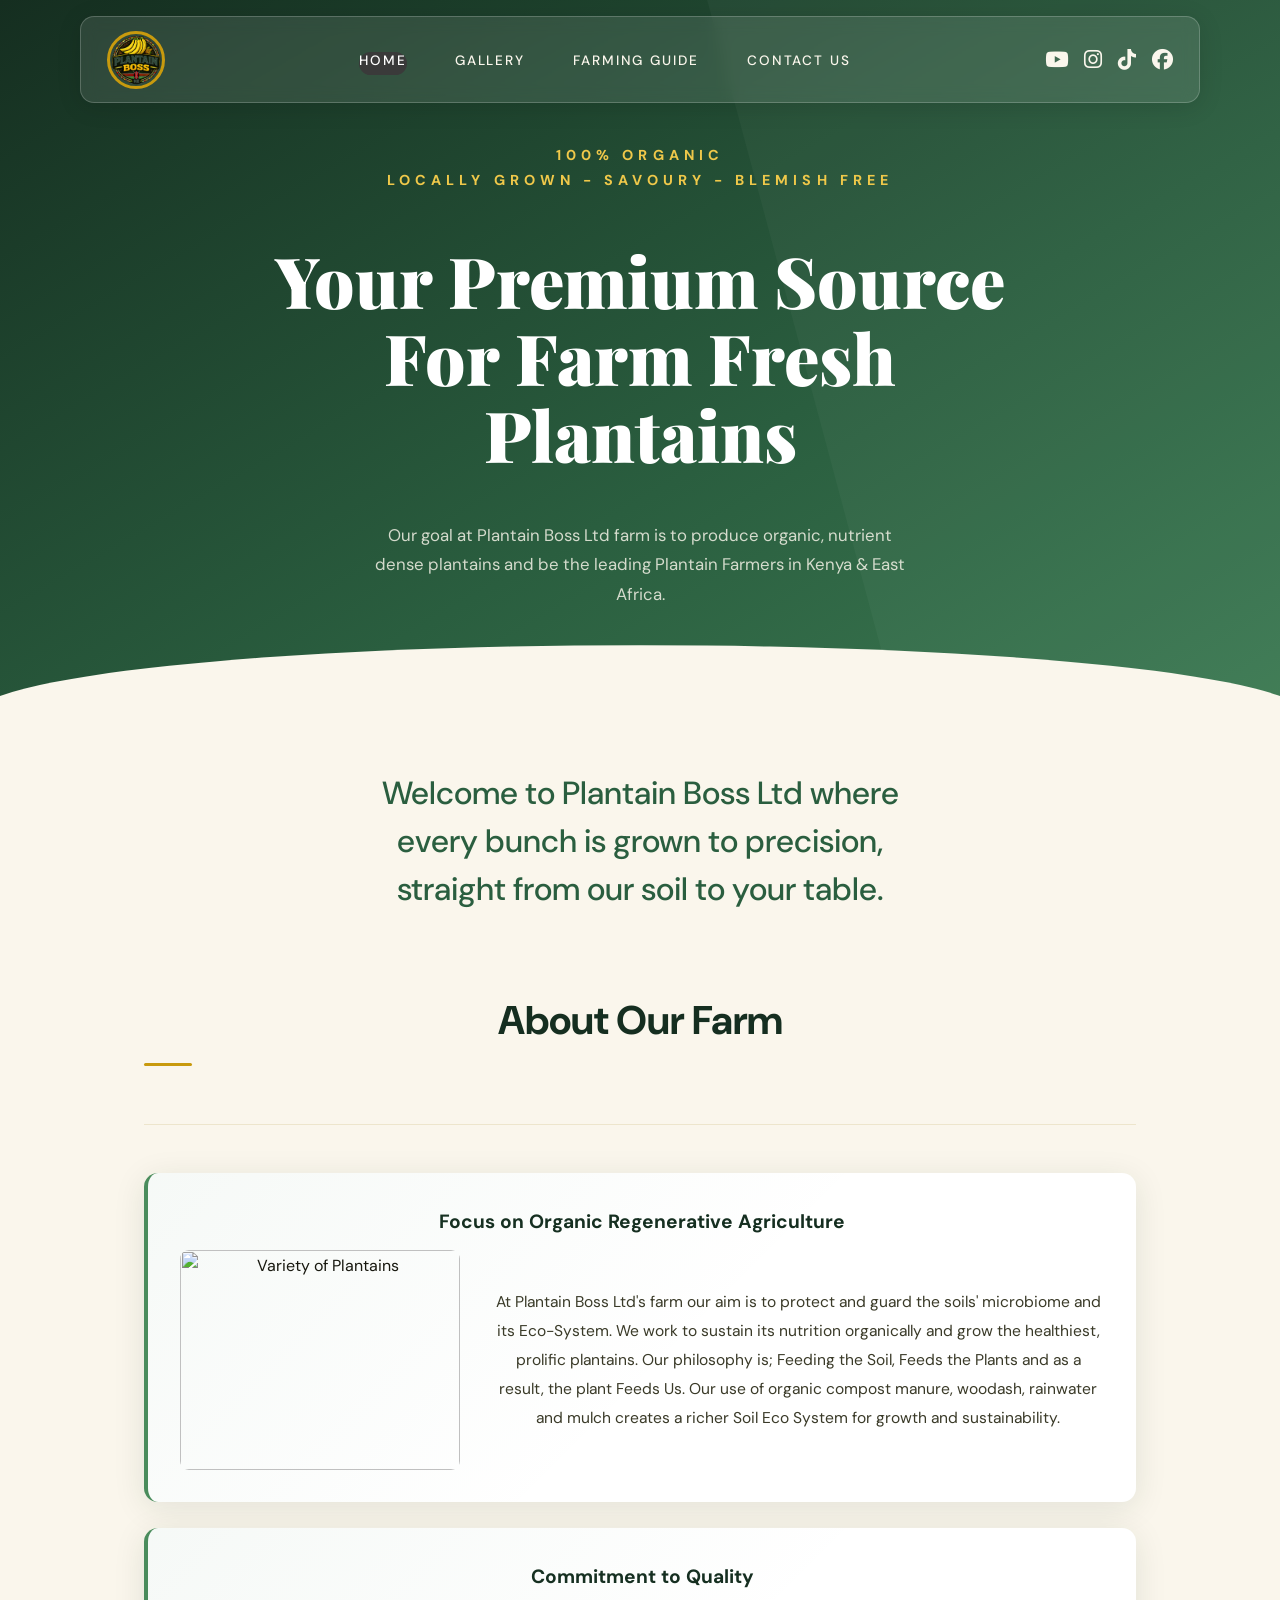
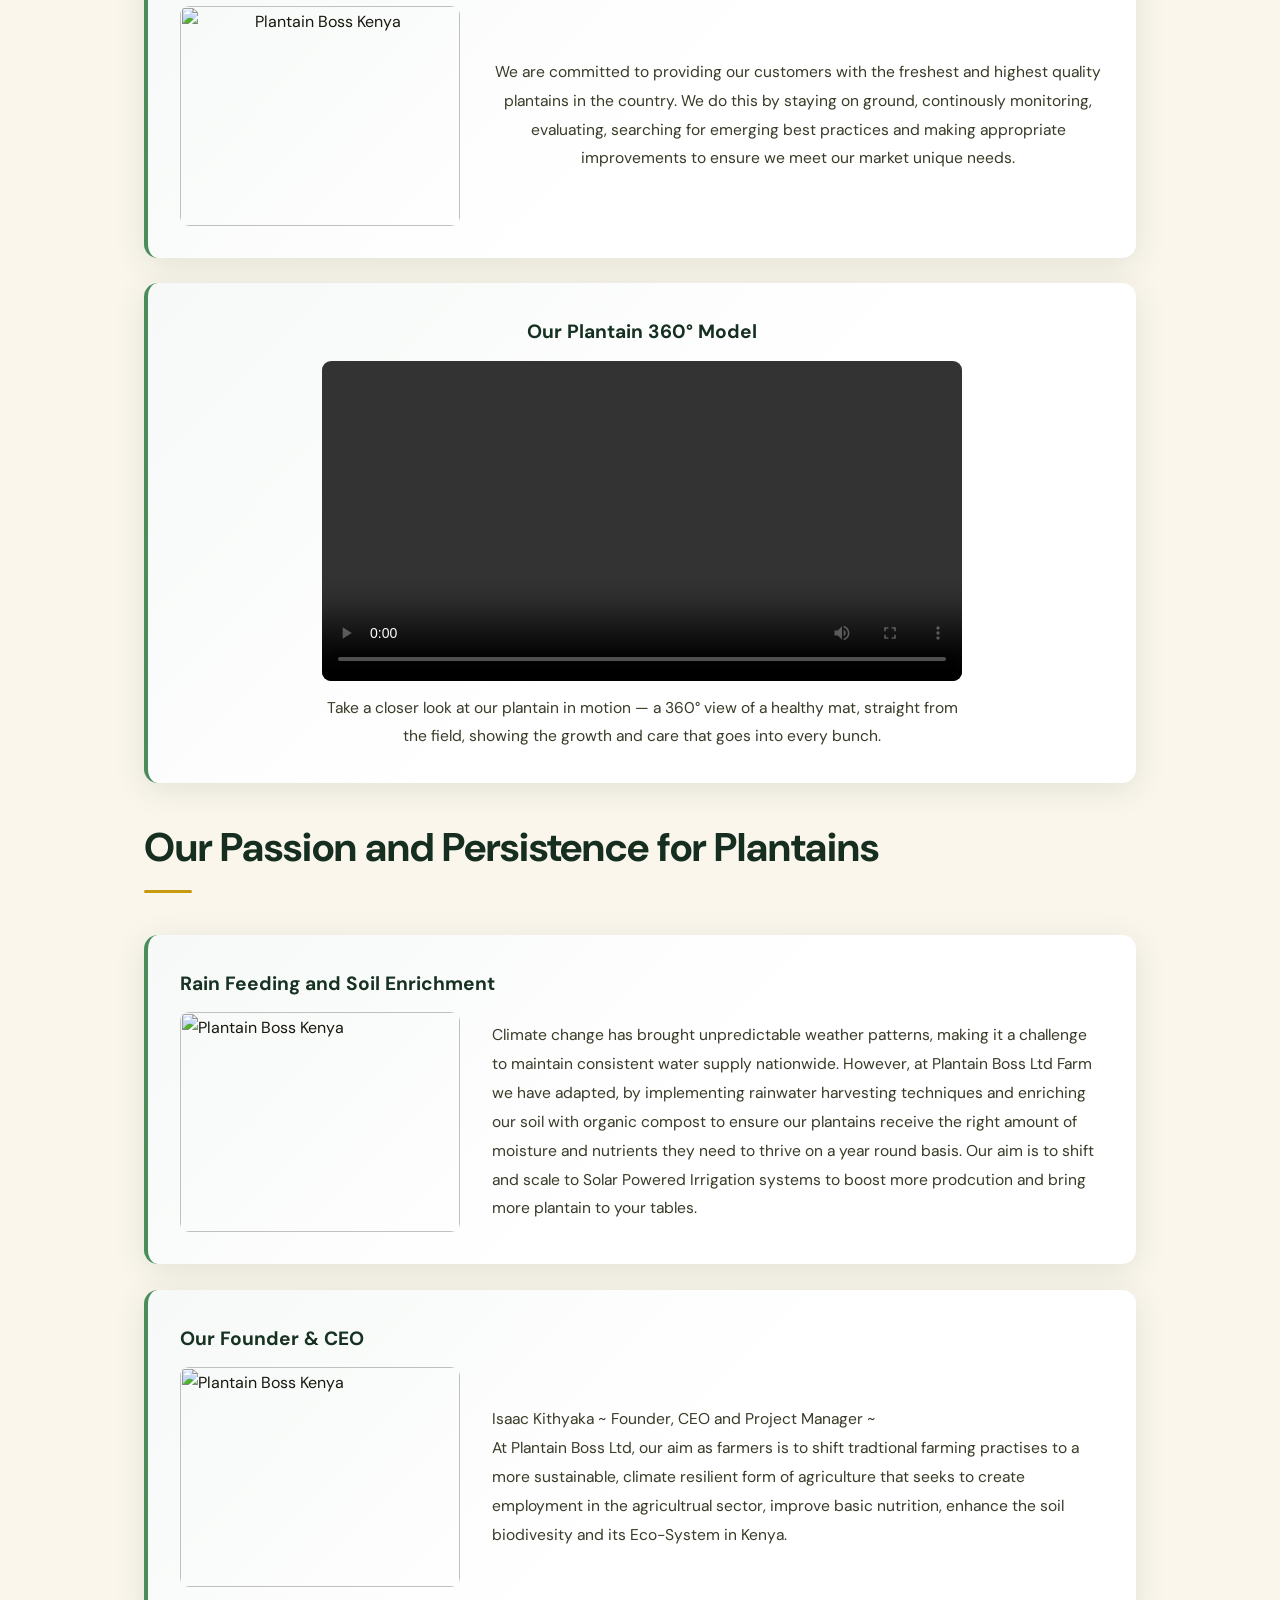
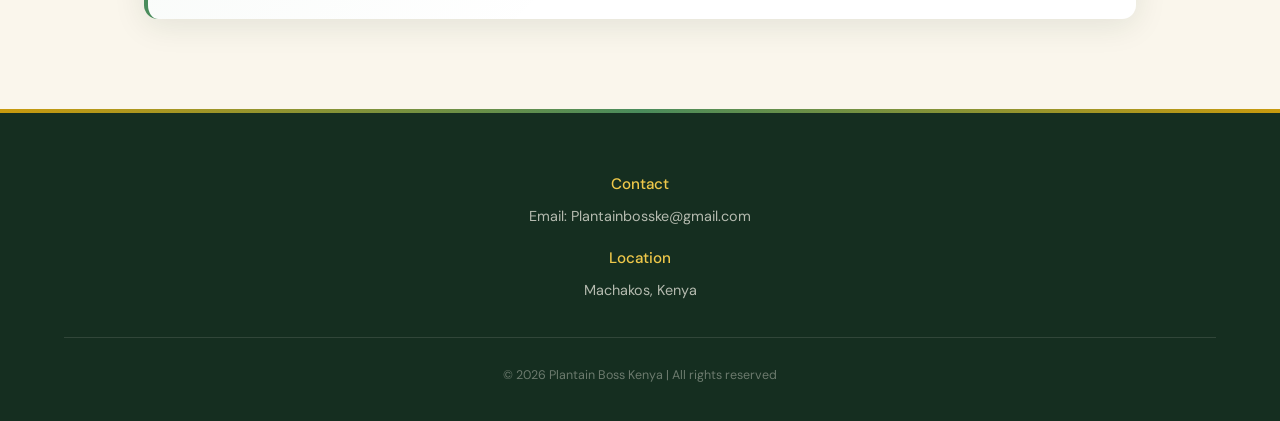
==== commit eae943cf: "Add files via upload" ====
--- a/index.html
+++ b/index.html
@@ -76,7 +76,7 @@
 </div>
 </nav>
 <div id="banner-reveal" class="banner-reveal">
-<h2 style="text-align: center;">100% Organic<br> Locally Grown - Savoury - Blemish Free</h2>
+<h2 style="text-align: center; font-weight:700;">100% Organic<br> Locally Grown - Savoury - Blemish Free</h2>
 <br>
 <h1 style="text-align: center;">Your Premium Source For Farm Fresh Plantains </h1>
 <br>
@@ -108,6 +108,15 @@
 <h4> Commitment to Quality </h4>
 <img src="submission/images/farm7.jpg" alt="Plantain Boss Kenya" width="20%" height="50%">
 <p> We are committed to providing our customers with the freshest and highest quality plantains in the country. We do this by staying on ground, continously monitoring, evaluating, searching for emerging best practices and making appropriate improvements to ensure we meet our market unique needs.
+</article>
+
+<article style="grid-template-columns:1fr;">
+<h4 style="grid-column:1;"> Our Plantain 360° Model </h4>
+<video controls playsinline preload="metadata" style="width:100%; max-width:640px; margin:0 auto; border-radius:9px; grid-row:2; grid-column:1; justify-self:center;">
+<source src="submission/videos/plantain-360-model.mp4" type="video/mp4">
+Your browser does not support the video tag.
+</video>
+<p style="grid-row:3; grid-column:1; text-align:center; max-width:640px; margin:0.8rem auto 0;"> Take a closer look at our plantain in motion — a 360° view of a healthy mat, straight from the field, showing the growth and care that goes into every bunch. </p>
 </article>
 
 </section>
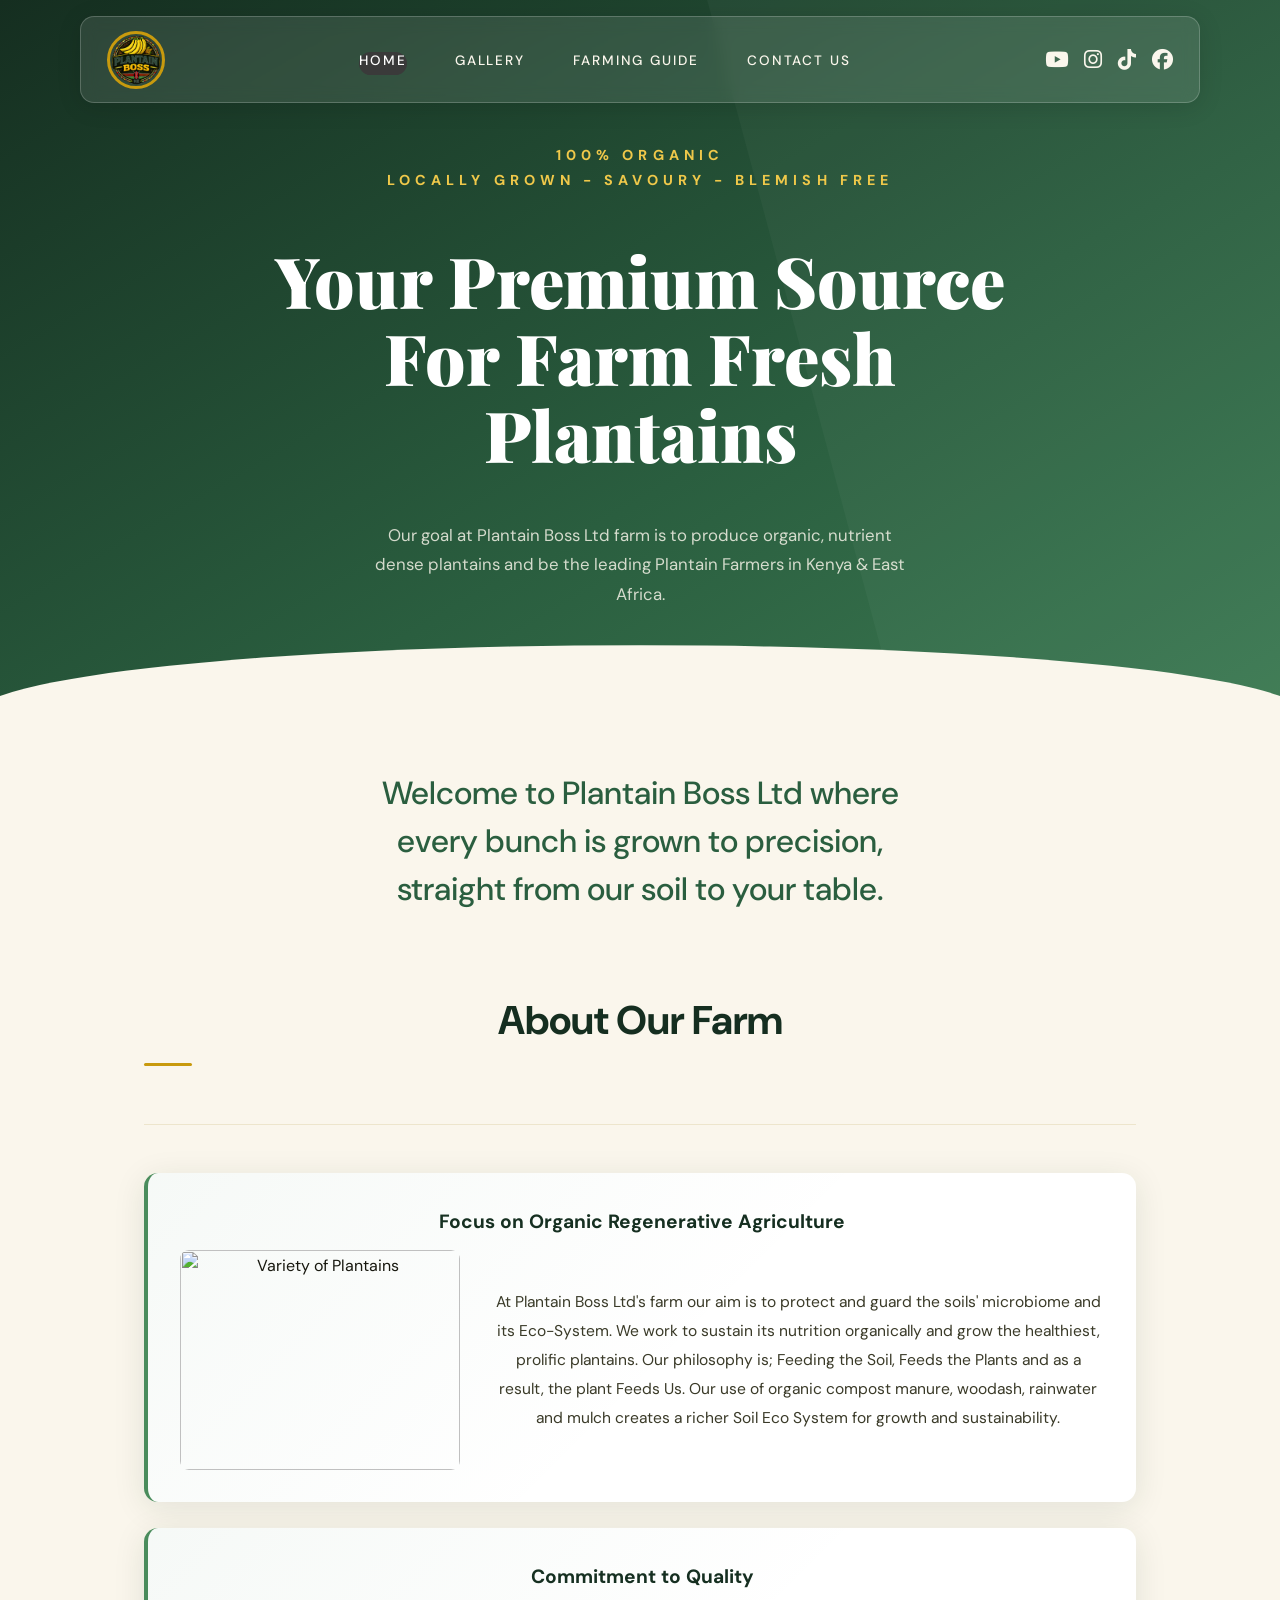
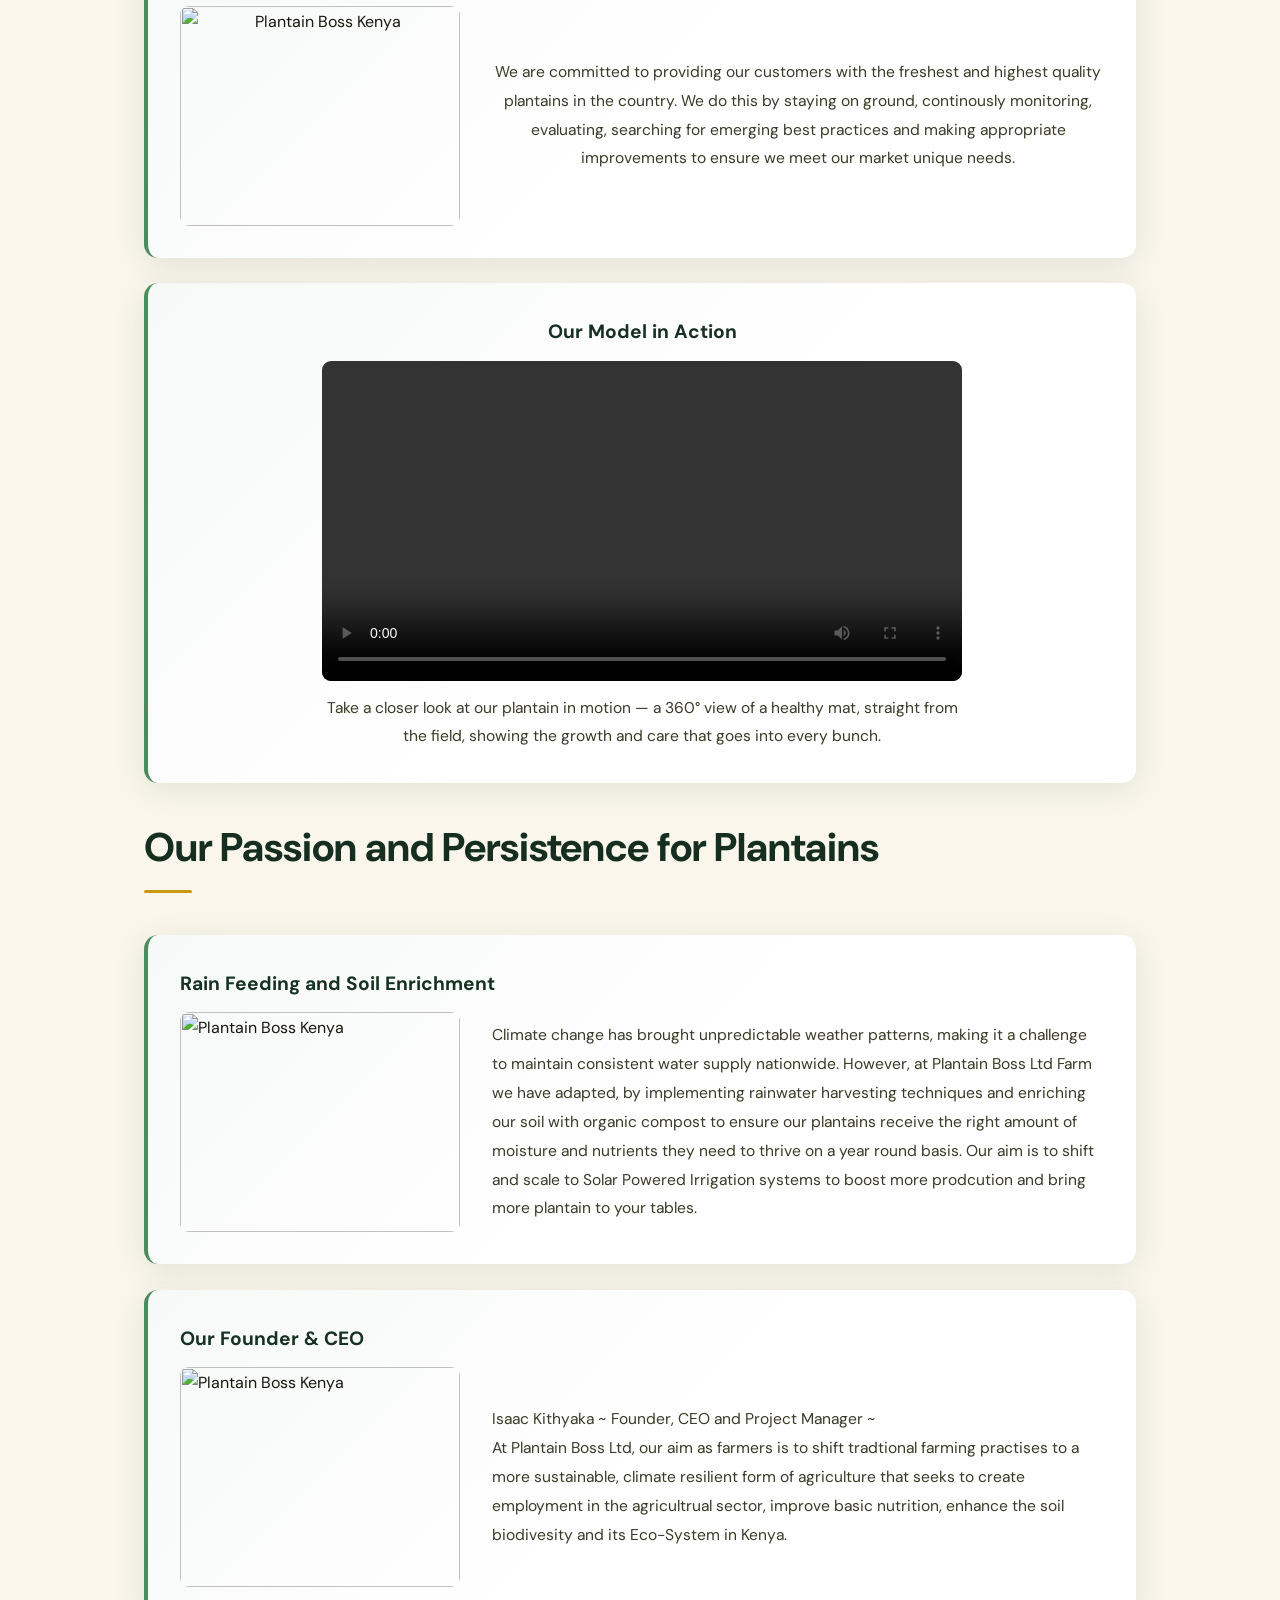
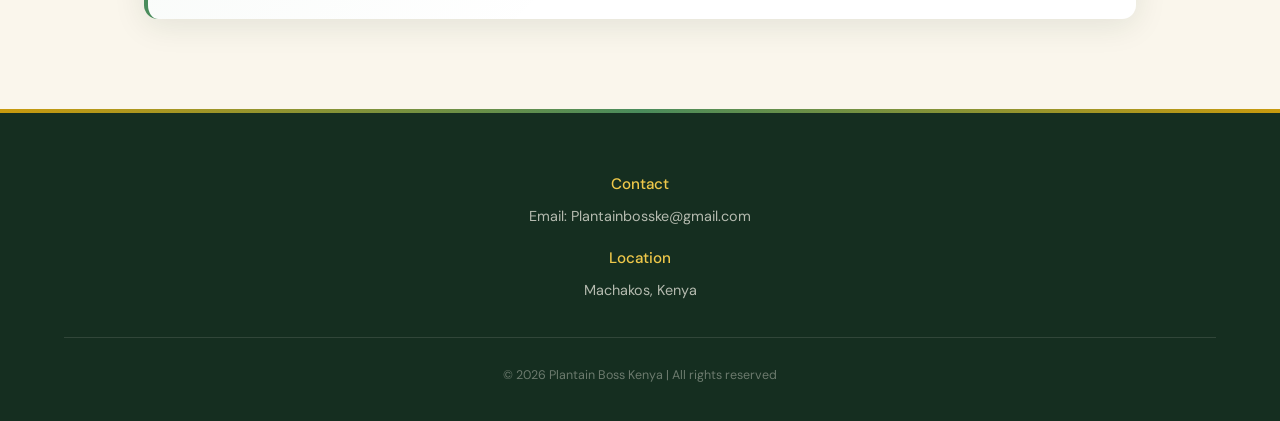
==== commit b5d0b1c5: "Update index.html" ====
--- a/index.html
+++ b/index.html
@@ -111,7 +111,7 @@
 </article>
 
 <article style="grid-template-columns:1fr;">
-<h4 style="grid-column:1;"> Our Plantain 360° Model </h4>
+<h4 style="grid-column:1;"> Our Model in Action </h4>
 <video controls playsinline preload="metadata" style="width:100%; max-width:640px; margin:0 auto; border-radius:9px; grid-row:2; grid-column:1; justify-self:center;">
 <source src="submission/videos/plantain-360-model.mp4" type="video/mp4">
 Your browser does not support the video tag.
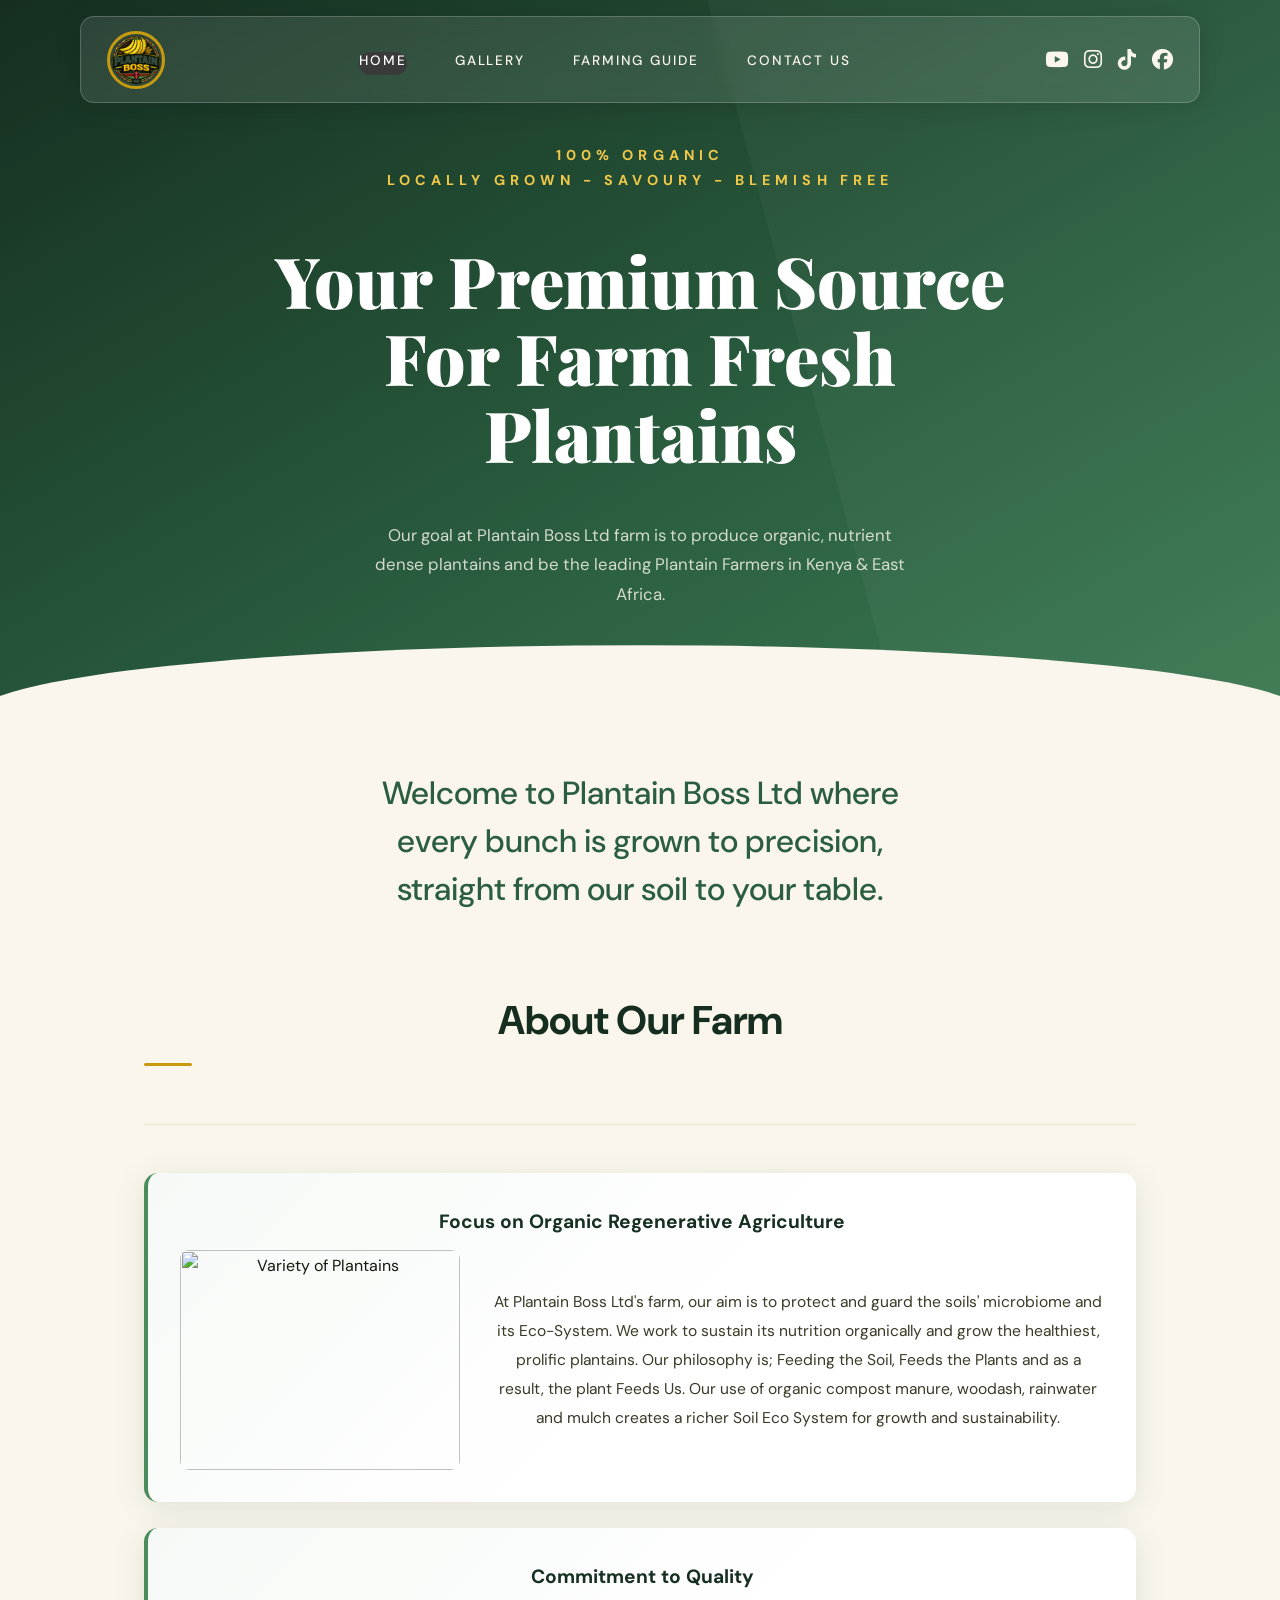
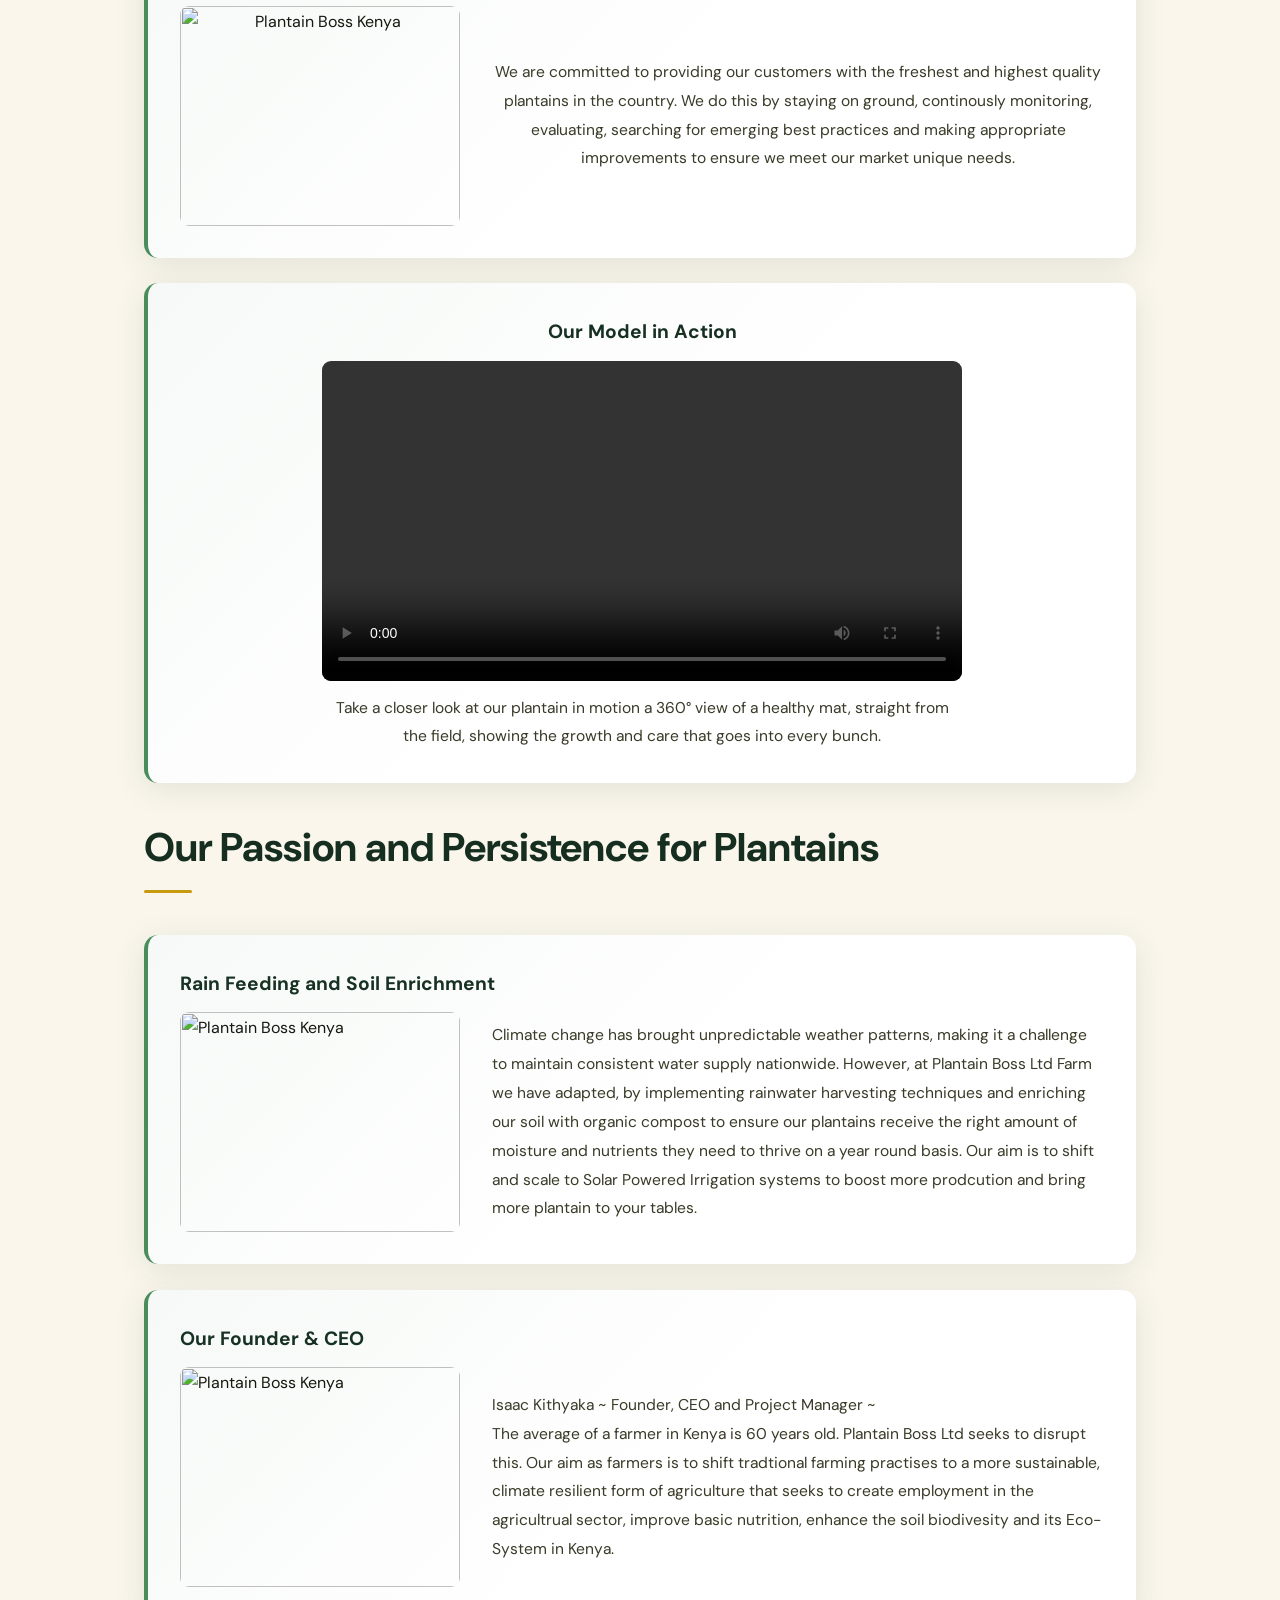
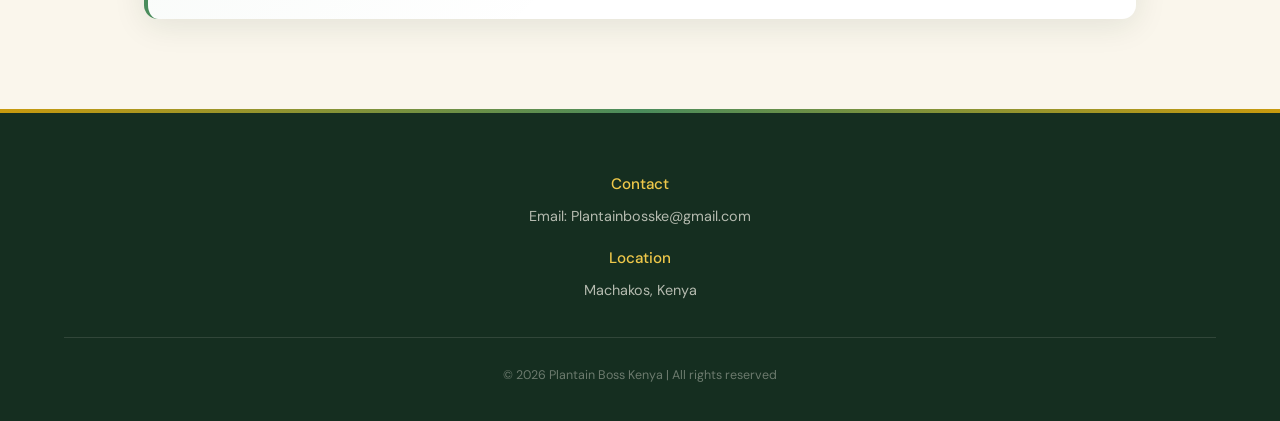
==== commit 3a00a9d3: "Update index.html" ====
--- a/index.html
+++ b/index.html
@@ -102,21 +102,21 @@
 <article>
 <h4> Focus on Organic Regenerative Agriculture </h4>
 <img src="submission/images/farm2.jpg" alt="Variety of Plantains" width="30%" height="40%">
-<p> At Plantain Boss Ltd's farm our aim is to protect and guard the soils' microbiome and its Eco-System. We work to sustain its nutrition organically and grow the healthiest, prolific plantains. Our philosophy is; Feeding the Soil, Feeds the Plants and as a result, the plant Feeds Us. Our use of organic compost manure, woodash, rainwater and mulch creates a richer Soil Eco System for growth and sustainability. </p>
+<p> At Plantain Boss Ltd's farm, our aim is to protect and guard the soils' microbiome and its Eco-System. We work to sustain its nutrition organically and grow the healthiest, prolific plantains. Our philosophy is; Feeding the Soil, Feeds the Plants and as a result, the plant Feeds Us. Our use of organic compost manure, woodash, rainwater and mulch creates a richer Soil Eco System for growth and sustainability. </p>
 </article>
 <article>
 <h4> Commitment to Quality </h4>
-<img src="submission/images/farm7.jpg" alt="Plantain Boss Kenya" width="20%" height="50%">
+<img src="submission/images/quality.jpg" alt="Plantain Boss Kenya" width="20%" height="50%">
 <p> We are committed to providing our customers with the freshest and highest quality plantains in the country. We do this by staying on ground, continously monitoring, evaluating, searching for emerging best practices and making appropriate improvements to ensure we meet our market unique needs.
 </article>
 
 <article style="grid-template-columns:1fr;">
 <h4 style="grid-column:1;"> Our Model in Action </h4>
 <video controls playsinline preload="metadata" style="width:100%; max-width:640px; margin:0 auto; border-radius:9px; grid-row:2; grid-column:1; justify-self:center;">
-<source src="submission/videos/plantain-360-model.mp4" type="video/mp4">
+<source src="submission/plantain-360-model.mp4" type="video/mp4">
 Your browser does not support the video tag.
 </video>
-<p style="grid-row:3; grid-column:1; text-align:center; max-width:640px; margin:0.8rem auto 0;"> Take a closer look at our plantain in motion — a 360° view of a healthy mat, straight from the field, showing the growth and care that goes into every bunch. </p>
+<p style="grid-row:3; grid-column:1; text-align:center; max-width:640px; margin:0.8rem auto 0;"> Take a closer look at our plantain in motion a 360° view of a healthy mat, straight from the field, showing the growth and care that goes into every bunch. </p>
 </article>
 
 </section>
@@ -133,7 +133,7 @@
 <h4> Our Founder & CEO </h4>
 <img src="submission/images/farm4.jpg" alt="Plantain Boss Kenya" width="30%" height="40%">
 <p>
-Isaac Kithyaka ~ Founder, CEO and Project Manager ~ <br> At Plantain Boss Ltd, our aim as farmers is to shift tradtional farming practises to a more sustainable, climate resilient form of agriculture that seeks to create employment in the agricultrual sector, improve basic nutrition, enhance the soil biodivesity and its Eco-System in Kenya.
+Isaac Kithyaka ~ Founder, CEO and Project Manager ~ <br> The average of a farmer in Kenya is 60 years old. Plantain Boss Ltd seeks to disrupt this. Our aim as farmers is to shift tradtional farming practises to a more sustainable, climate resilient form of agriculture that seeks to create employment in the agricultrual sector, improve basic nutrition, enhance the soil biodivesity and its Eco-System in Kenya.
 </p>
 </article>
 </section>
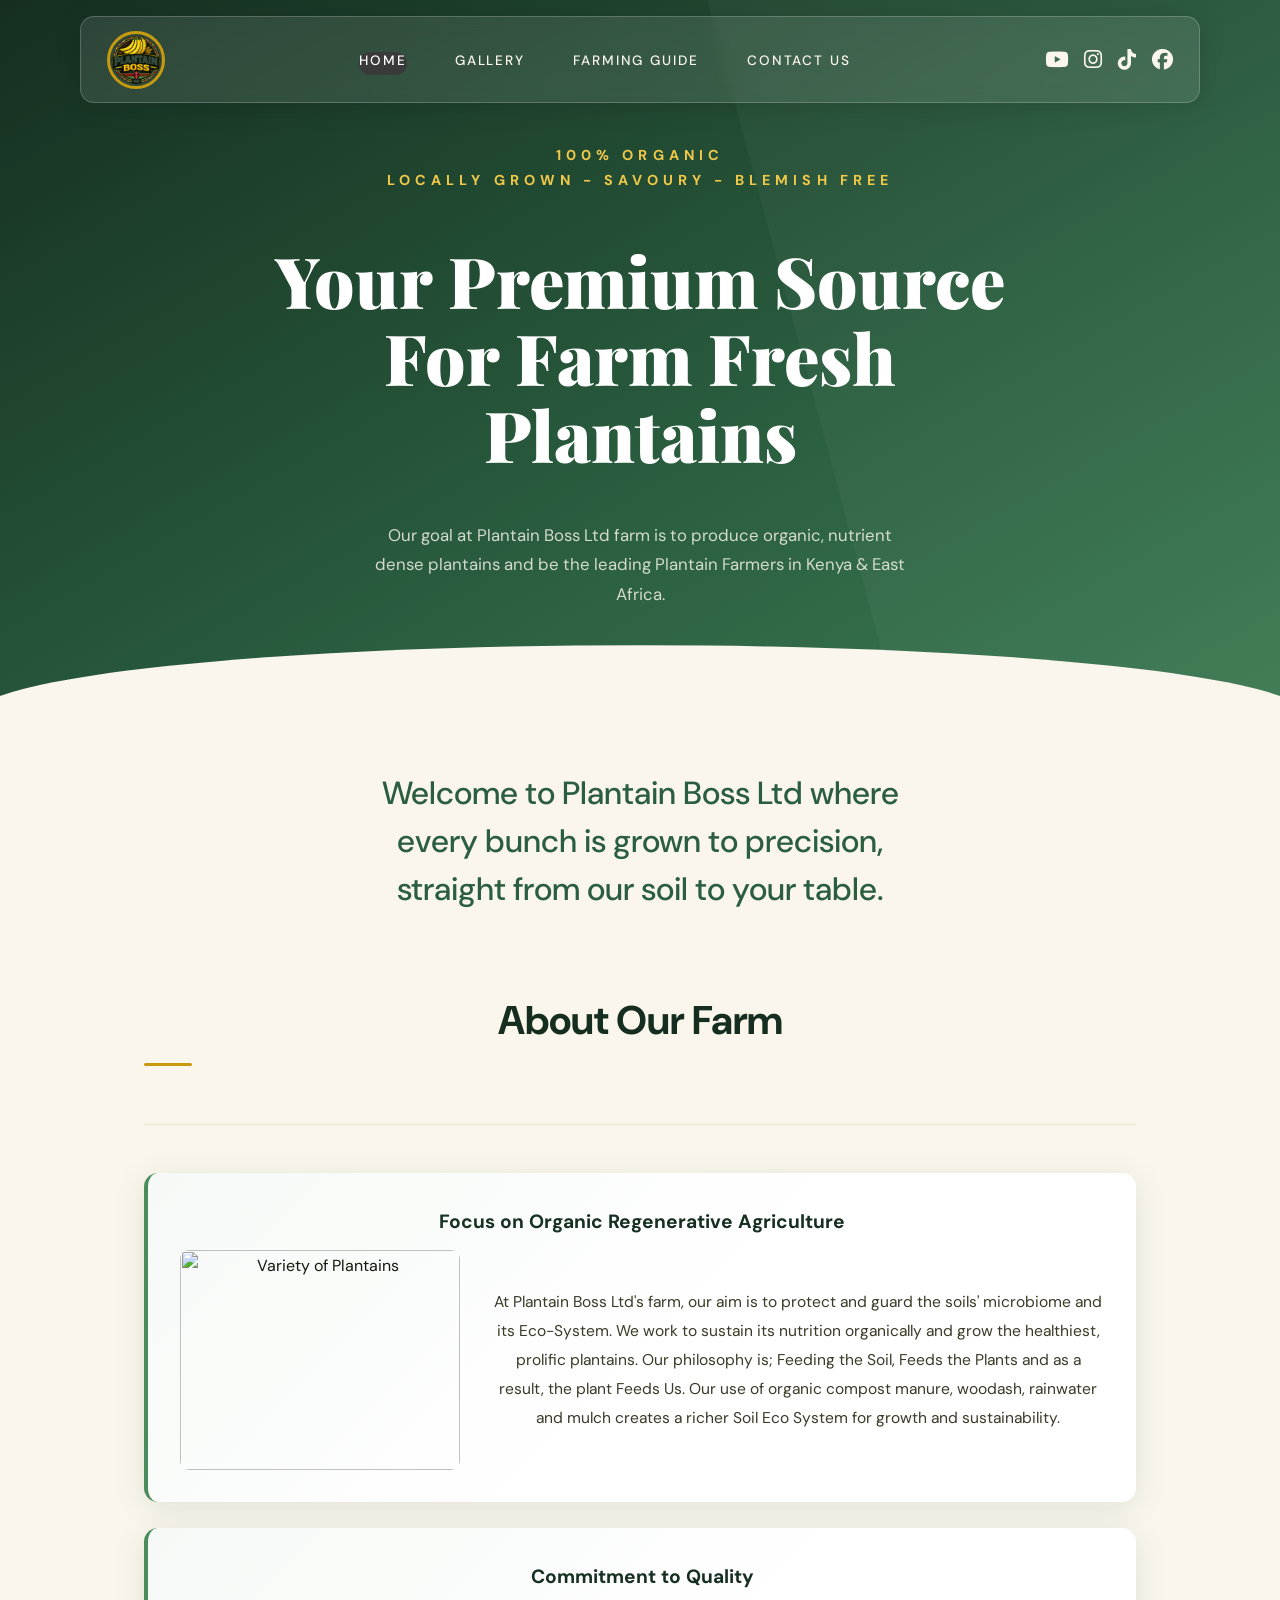
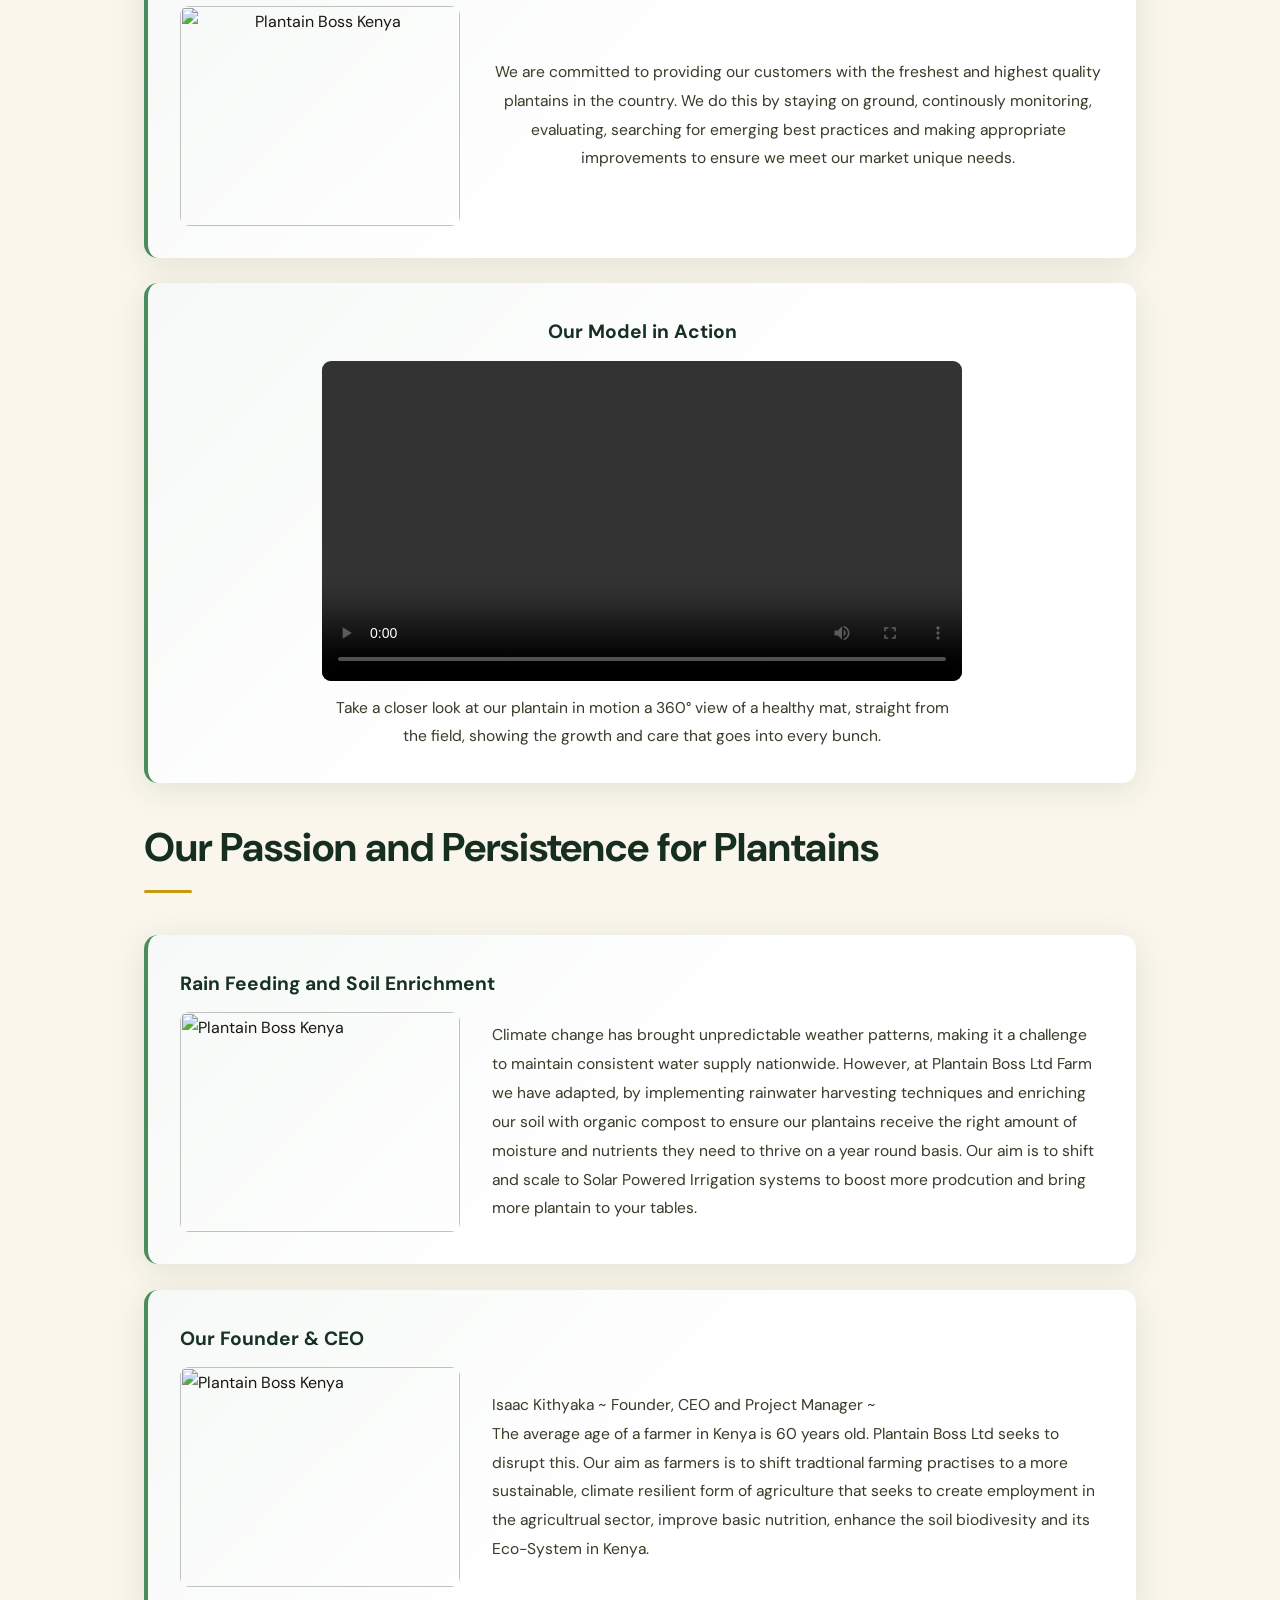
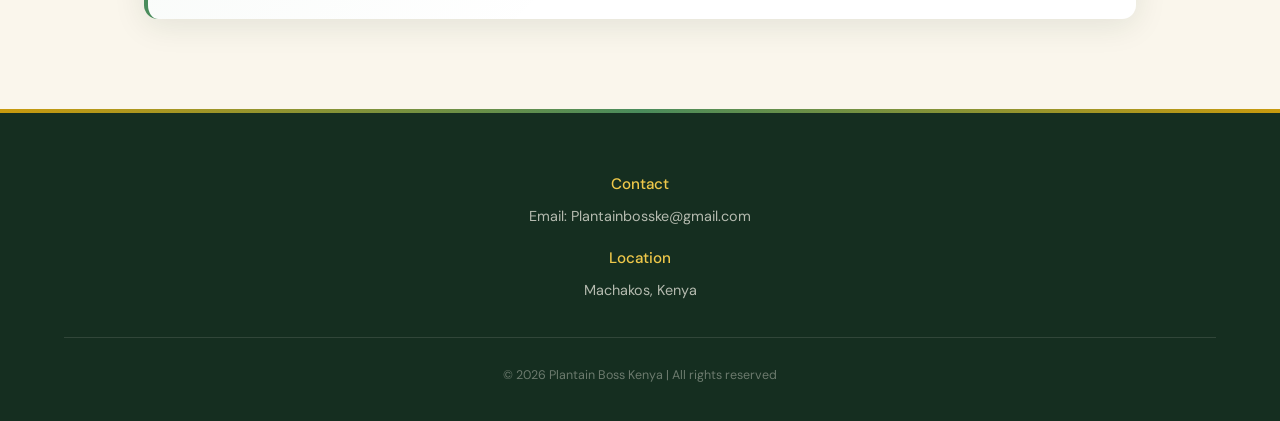
==== commit 05023579: "Update index.html" ====
--- a/index.html
+++ b/index.html
@@ -133,7 +133,7 @@
 <h4> Our Founder & CEO </h4>
 <img src="submission/images/farm4.jpg" alt="Plantain Boss Kenya" width="30%" height="40%">
 <p>
-Isaac Kithyaka ~ Founder, CEO and Project Manager ~ <br> The average of a farmer in Kenya is 60 years old. Plantain Boss Ltd seeks to disrupt this. Our aim as farmers is to shift tradtional farming practises to a more sustainable, climate resilient form of agriculture that seeks to create employment in the agricultrual sector, improve basic nutrition, enhance the soil biodivesity and its Eco-System in Kenya.
+Isaac Kithyaka ~ Founder, CEO and Project Manager ~ <br> The average age of a farmer in Kenya is 60 years old. Plantain Boss Ltd seeks to disrupt this. Our aim as farmers is to shift tradtional farming practises to a more sustainable, climate resilient form of agriculture that seeks to create employment in the agricultrual sector, improve basic nutrition, enhance the soil biodivesity and its Eco-System in Kenya.
 </p>
 </article>
 </section>
